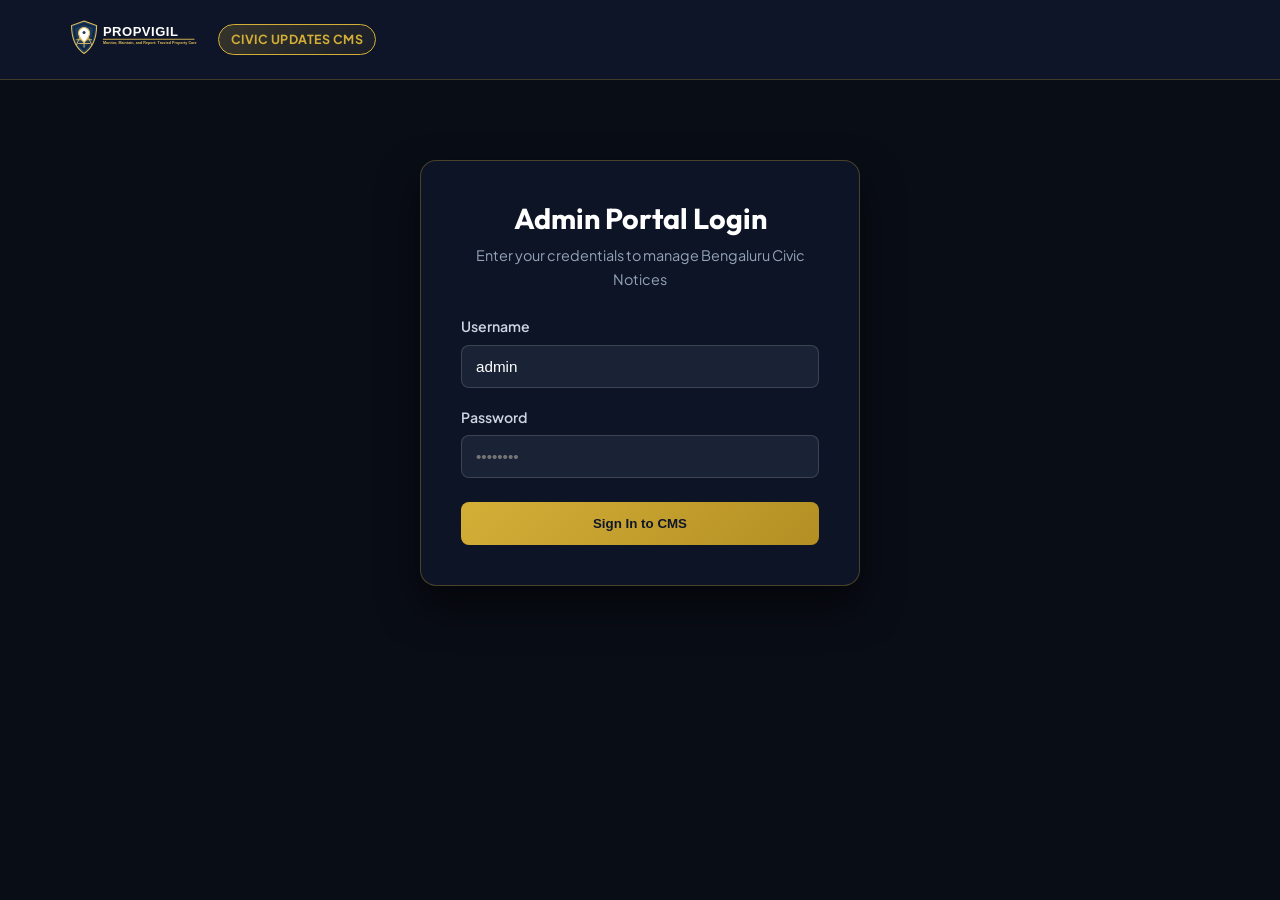
==== admin.html @ cc308695 "Initial commit" ====
<!DOCTYPE html>
<html lang="en">
<head>
  <meta charset="UTF-8">
  <meta name="viewport" content="width=device-width, initial-scale=1.0">
  <title>PropVigil Admin CMS — Civic Updates Manager</title>
  <meta name="robots" content="noindex, nofollow">

  <!-- Fonts & Styles -->
  <link rel="preconnect" href="https://fonts.googleapis.com">
  <link rel="preconnect" href="https://fonts.gstatic.com" crossorigin>
  <link href="https://fonts.googleapis.com/css2?family=Plus+Jakarta+Sans:wght@300;400;500;600;700;800&family=Outfit:wght@400;500;600;700;800&family=Space+Grotesk:wght@500;700&display=swap" rel="stylesheet">
  <link rel="stylesheet" href="css/style.css">
  
  <style>
    :root {
      --admin-navy: #0F172A;
      --admin-gold: #D4AF37;
      --admin-bg: #090D16;
      --admin-card: rgba(15, 23, 42, 0.85);
    }
    
    body.admin-body {
      background: var(--admin-bg);
      color: #E2E8F0;
      font-family: 'Plus Jakarta Sans', sans-serif;
      min-height: 100vh;
    }

    .admin-header {
      background: rgba(15, 23, 42, 0.95);
      border-bottom: 1px solid rgba(212, 175, 55, 0.25);
      backdrop-filter: blur(12px);
      padding: 16px 0;
      position: sticky;
      top: 0;
      z-index: 100;
    }

    .admin-nav {
      display: flex;
      justify-content: space-between;
      align-items: center;
    }

    .admin-badge {
      background: linear-gradient(135deg, rgba(212, 175, 55, 0.2), rgba(212, 175, 55, 0.05));
      border: 1px solid var(--admin-gold);
      color: var(--admin-gold);
      padding: 4px 12px;
      border-radius: 99px;
      font-size: 0.78rem;
      font-weight: 700;
      letter-spacing: 0.5px;
      text-transform: uppercase;
    }

    .login-container {
      max-width: 440px;
      margin: 80px auto;
      background: var(--admin-card);
      border: 1px solid rgba(212, 175, 55, 0.3);
      border-radius: 16px;
      padding: 40px;
      box-shadow: 0 20px 40px rgba(0,0,0,0.6);
      backdrop-filter: blur(16px);
    }

    .admin-card {
      background: var(--admin-card);
      border: 1px solid rgba(255, 255, 255, 0.1);
      border-radius: 16px;
      padding: 30px;
      box-shadow: 0 10px 30px rgba(0,0,0,0.4);
      margin-bottom: 30px;
      backdrop-filter: blur(12px);
    }

    .admin-table {
      width: 100%;
      border-collapse: collapse;
      margin-top: 16px;
      color: #E2E8F0;
    }

    .admin-table th {
      background: rgba(30, 41, 59, 0.8);
      color: var(--admin-gold);
      text-transform: uppercase;
      font-size: 0.8rem;
      font-weight: 700;
      letter-spacing: 0.5px;
      padding: 14px 16px;
      text-align: left;
      border-bottom: 2px solid rgba(212, 175, 55, 0.3);
    }

    .admin-table td {
      padding: 16px;
      border-bottom: 1px solid rgba(255, 255, 255, 0.08);
      font-size: 0.92rem;
      vertical-align: middle;
    }

    .admin-table tr:hover td {
      background: rgba(255, 255, 255, 0.03);
    }

    .badge-status {
      display: inline-block;
      padding: 4px 10px;
      border-radius: 99px;
      font-size: 0.75rem;
      font-weight: 700;
      text-transform: uppercase;
    }
    .badge-status.published { background: rgba(16, 185, 129, 0.2); color: #10B981; border: 1px solid #10B981; }
    .badge-status.draft { background: rgba(245, 158, 11, 0.2); color: #F59E0B; border: 1px solid #F59E0B; }

    /* Modal Overlay */
    .modal-overlay {
      position: fixed;
      top: 0; left: 0; right: 0; bottom: 0;
      background: rgba(0, 0, 0, 0.8);
      backdrop-filter: blur(8px);
      display: flex;
      justify-content: center;
      align-items: center;
      z-index: 1000;
      opacity: 0;
      pointer-events: none;
      transition: all 0.3s ease;
    }
    .modal-overlay.active {
      opacity: 1;
      pointer-events: auto;
    }
    .modal-content {
      background: #0F172A;
      border: 1px solid var(--admin-gold);
      border-radius: 16px;
      width: 90%;
      max-width: 800px;
      max-height: 90vh;
      overflow-y: auto;
      padding: 36px;
      box-shadow: 0 25px 50px rgba(0,0,0,0.8);
    }

    .btn-admin-primary {
      background: linear-gradient(135deg, #D4AF37, #B38F24);
      color: #0F172A;
      font-weight: 700;
      padding: 12px 24px;
      border-radius: 8px;
      border: none;
      cursor: pointer;
      transition: all 0.2s ease;
      display: inline-flex;
      align-items: center;
      gap: 8px;
    }
    .btn-admin-primary:hover {
      transform: translateY(-2px);
      box-shadow: 0 6px 20px rgba(212, 175, 55, 0.4);
    }

    .btn-admin-secondary {
      background: rgba(255, 255, 255, 0.1);
      color: #E2E8F0;
      border: 1px solid rgba(255, 255, 255, 0.2);
      padding: 8px 16px;
      border-radius: 6px;
      cursor: pointer;
      font-size: 0.85rem;
      transition: all 0.2s ease;
    }
    .btn-admin-secondary:hover {
      background: rgba(255, 255, 255, 0.2);
    }

    .btn-admin-danger {
      background: rgba(239, 68, 68, 0.2);
      color: #EF4444;
      border: 1px solid #EF4444;
      padding: 8px 14px;
      border-radius: 6px;
      cursor: pointer;
      font-size: 0.85rem;
    }
    .btn-admin-danger:hover {
      background: #EF4444;
      color: white;
    }

    .form-label-dark {
      color: #CBD5E1;
      font-size: 0.88rem;
      font-weight: 600;
      margin-bottom: 6px;
      display: block;
    }
    .form-input-dark {
      width: 100%;
      background: rgba(30, 41, 59, 0.8);
      border: 1px solid rgba(255, 255, 255, 0.15);
      color: white;
      padding: 12px 14px;
      border-radius: 8px;
      font-size: 0.95rem;
      outline: none;
      transition: border 0.2s ease;
    }
    .form-input-dark:focus {
      border-color: var(--admin-gold);
    }

    .switch-label {
      display: flex;
      align-items: center;
      gap: 12px;
      cursor: pointer;
      font-weight: 600;
    }
  </style>
</head>
<body class="admin-body">

  <!-- Admin Header -->
  <header class="admin-header">
    <div class="container admin-nav">
      <div style="display: flex; align-items: center; gap: 16px;">
        <a href="index.html">
          <img src="assets/logo-white.svg" alt="PropVigil Logo" style="height: 40px;">
        </a>
        <span class="admin-badge">Civic Updates CMS</span>
      </div>
      
      <div id="auth-header-controls" style="display: none; align-items: center; gap: 16px;">
        <span style="font-size: 0.9rem; color: #94A3B8;">Logged in as: <strong style="color: var(--admin-gold);" id="logged-user-name">Admin</strong></span>
        <a href="civic-updates.html" target="_blank" class="btn-admin-secondary">👁 View Live Page</a>
        <button onclick="logoutAdmin()" class="btn-admin-secondary" style="border-color: #EF4444; color: #EF4444;">Logout</button>
      </div>
    </div>
  </header>

  <!-- Login Section -->
  <div id="login-section" class="container">
    <div class="login-container">
      <div style="text-align: center; margin-bottom: 24px;">
        <h2 style="font-size: 1.8rem; color: white; margin-bottom: 8px;">Admin Portal Login</h2>
        <p style="font-size: 0.9rem; color: #94A3B8;">Enter your credentials to manage Bengaluru Civic Notices</p>
      </div>

      <form id="admin-login-form">
        <div style="margin-bottom: 18px;">
          <label class="form-label-dark">Username</label>
          <input type="text" id="admin-user" class="form-input-dark" value="admin" required>
        </div>

        <div style="margin-bottom: 24px;">
          <label class="form-label-dark">Password</label>
          <input type="password" id="admin-pass" class="form-input-dark" placeholder="••••••••" required>
        </div>

        <div id="login-error" style="color: #EF4444; font-size: 0.85rem; margin-bottom: 16px; display: none;"></div>

        <button type="submit" class="btn-admin-primary" style="width: 100%; justify-content: center; padding: 14px;">
          <span>Sign In to CMS</span>
        </button>
      </form>
    </div>
  </div>

  <!-- Dashboard Section -->
  <div id="dashboard-section" class="container" style="display: none; padding-top: 40px; padding-bottom: 60px;">
    
    <div style="display: flex; justify-content: space-between; align-items: center; margin-bottom: 24px;">
      <div>
        <h1 style="font-size: 2.2rem; color: white; margin-bottom: 6px;">Civic & Compliance Notices</h1>
        <p style="color: #94A3B8; font-size: 0.95rem;">Add, edit, publish, and manage property compliance updates for Bengaluru site owners.</p>
      </div>
      
      <button onclick="openNoticeModal()" class="btn-admin-primary">
        <svg width="20" height="20" viewBox="0 0 24 24" fill="none" stroke="currentColor" stroke-width="2.5"><line x1="12" y1="5" x2="12" y2="19"/><line x1="5" y1="12" x2="19" y2="12"/></svg>
        <span>Add New Civic Notice</span>
      </button>
    </div>

    <!-- Notices Data Table -->
    <div class="admin-card">
      <div style="display: flex; justify-content: space-between; align-items: center; margin-bottom: 20px;">
        <h3 style="font-size: 1.2rem; color: var(--admin-gold);">Manage Notices</h3>
        <input type="text" id="admin-search-input" placeholder="Search notices by title, ref..." class="form-input-dark" style="width: 280px; padding: 8px 12px; font-size: 0.85rem;">
      </div>

      <div style="overflow-x: auto;">
        <table class="admin-table">
          <thead>
            <tr>
              <th>Status</th>
              <th>Entry / Title</th>
              <th>Reference No</th>
              <th>Issued Date</th>
              <th>Original PDF</th>
              <th style="text-align: right;">Actions</th>
            </tr>
          </thead>
          <tbody id="notices-table-body">
            <!-- Loaded dynamically -->
          </tbody>
        </table>
      </div>
    </div>
  </div>

  <!-- Add / Edit Notice Modal -->
  <div id="notice-modal" class="modal-overlay">
    <div class="modal-content">
      <div style="display: flex; justify-content: space-between; align-items: center; margin-bottom: 24px; border-bottom: 1px solid rgba(255,255,255,0.1); padding-bottom: 16px;">
        <h2 id="modal-title" style="font-size: 1.5rem; color: var(--admin-gold);">Add New Civic Notice</h2>
        <button onclick="closeNoticeModal()" style="background: none; border: none; color: #94A3B8; font-size: 1.5rem; cursor: pointer;">&times;</button>
      </div>

      <form id="notice-form">
        <input type="hidden" id="form-notice-id">

        <div style="display: grid; grid-template-columns: 1fr 1fr; gap: 16px; margin-bottom: 16px;">
          <div>
            <label class="form-label-dark">Entry Label *</label>
            <input type="text" id="form-entry-label" class="form-control form-input-dark" placeholder="e.g. ENTRY 2 — GBA FENCING MANDATE" required>
          </div>
          <div>
            <label class="form-label-dark">Custom URL Slug *</label>
            <input type="text" id="form-slug" class="form-control form-input-dark" placeholder="e.g. gba-vacant-site-clearing-2026" required>
          </div>
        </div>

        <div style="margin-bottom: 16px;">
          <label class="form-label-dark">Notice Headline / Title *</label>
          <input type="text" id="form-title" class="form-control form-input-dark" placeholder="e.g. Greater Bengaluru Authority — vacant site owners directed..." required>
        </div>

        <div style="display: grid; grid-template-columns: 1fr 1fr 1fr; gap: 16px; margin-bottom: 16px;">
          <div>
            <label class="form-label-dark">Issued Date *</label>
            <input type="text" id="form-issued-date" class="form-control form-input-dark" placeholder="e.g. 10 August 2026" required>
          </div>
          <div>
            <label class="form-label-dark">Reference Number *</label>
            <input type="text" id="form-ref-number" class="form-control form-input-dark" placeholder="e.g. CC/PS/PR/240/2026-27" required>
          </div>
          <div>
            <label class="form-label-dark">Status Badge Type</label>
            <select id="form-status-type" class="form-control form-input-dark">
              <option value="danger">Danger (Red - Deadline Passed)</option>
              <option value="warning">Warning (Amber - Active Mandate)</option>
              <option value="success">Success (Green - Compliant)</option>
              <option value="info">Info (Blue - General Notice)</option>
            </select>
          </div>
        </div>

        <div style="margin-bottom: 16px;">
          <label class="form-label-dark">Status Summary Text *</label>
          <input type="text" id="form-status" class="form-control form-input-dark" placeholder="e.g. Status: deadline passed 15 August 2026" required>
        </div>

        <div style="margin-bottom: 16px;">
          <label class="form-label-dark">WHAT WAS ISSUED *</label>
          <textarea id="form-what" class="form-control form-input-dark" rows="3" placeholder="Details of what was announced..." required></textarea>
        </div>

        <div style="margin-bottom: 16px;">
          <label class="form-label-dark">THE RULE BEHIND IT *</label>
          <textarea id="form-rule" class="form-control form-input-dark" rows="2" placeholder="e.g. Bye-law 18(1)(b) of the Solid Waste Management Bye-laws 2020..." required></textarea>
        </div>

        <div style="margin-bottom: 16px;">
          <label class="form-label-dark">PENALTIES & CONSEQUENCES *</label>
          <textarea id="form-consequences" class="form-control form-input-dark" rows="3" placeholder="What happens if ignored..." required></textarea>
        </div>

        <div style="margin-bottom: 20px;">
          <label class="form-label-dark">Upload Original Notice PDF Document</label>
          <input type="file" id="form-pdf-file" accept="application/pdf" class="form-input-dark" style="padding: 8px;">
          <small style="color: #94A3B8; display: block; margin-top: 4px;">Select a PDF file to attach directly to this civic update entry.</small>
        </div>

        <div style="margin-bottom: 24px; background: rgba(30,41,59,0.5); padding: 16px; border-radius: 8px; border: 1px solid rgba(255,255,255,0.1);">
          <label class="switch-label">
            <input type="checkbox" id="form-is-published" style="width: 20px; height: 20px; accent-color: var(--admin-gold);" checked>
            <span>Publish immediately (visible to website visitors)</span>
          </label>
        </div>

        <div style="display: flex; justify-content: flex-end; gap: 12px;">
          <button type="button" onclick="closeNoticeModal()" class="btn-admin-secondary">Cancel</button>
          <button type="submit" class="btn-admin-primary">Save Civic Notice</button>
        </div>
      </form>
    </div>
  </div>

  <script style="display: none;">
    // Admin State & Logic
    let currentAuthToken = localStorage.getItem('propvigil_admin_token') || '';
    let noticesList = [];

    function getApiUrl(path) {
      if (window.location.protocol === 'file:' || window.location.port !== '3000') {
        return 'http://localhost:3000' + path;
      }
      return path;
    }

    document.addEventListener('DOMContentLoaded', () => {
      if (currentAuthToken) {
        verifyAdminSession();
      } else {
        showLoginView();
      }

      document.getElementById('admin-login-form').addEventListener('submit', handleLogin);
      document.getElementById('notice-form').addEventListener('submit', handleSaveNotice);
      document.getElementById('admin-search-input').addEventListener('input', filterAdminNotices);

      // Auto-slug generator
      document.getElementById('form-title').addEventListener('input', (e) => {
        const slugInput = document.getElementById('form-slug');
        if (!document.getElementById('form-notice-id').value) {
          slugInput.value = e.target.value.toLowerCase().replace(/[^a-z0-9]+/g, '-').replace(/(^-|-$)+/g, '');
        }
      });
    });

    function showLoginView() {
      document.getElementById('login-section').style.display = 'block';
      document.getElementById('dashboard-section').style.display = 'none';
      document.getElementById('auth-header-controls').style.display = 'none';
    }

    function showDashboardView(username) {
      document.getElementById('login-section').style.display = 'none';
      document.getElementById('dashboard-section').style.display = 'block';
      document.getElementById('auth-header-controls').style.display = 'flex';
      if (username) document.getElementById('logged-user-name').textContent = username;
      fetchAdminNotices();
    }

    async function handleLogin(e) {
      e.preventDefault();
      const user = document.getElementById('admin-user').value;
      const pass = document.getElementById('admin-pass').value;
      const errDiv = document.getElementById('login-error');

      try {
        const res = await fetch(getApiUrl('/api/admin/login'), {
          method: 'POST',
          headers: { 'Content-Type': 'application/json' },
          body: JSON.stringify({ username: user, password: pass })
        });
        const data = await res.json();

        if (data.success) {
          currentAuthToken = data.token;
          localStorage.setItem('propvigil_admin_token', currentAuthToken);
          showDashboardView(user);
        } else {
          errDiv.textContent = data.message || 'Login failed';
          errDiv.style.display = 'block';
        }
      } catch (err) {
        errDiv.textContent = 'Server error. Make sure server.ps1 is running on port 3000.';
        errDiv.style.display = 'block';
      }
    }

    async function verifyAdminSession() {
      try {
        const res = await fetch(getApiUrl('/api/admin/me'), {
          headers: { 'Authorization': `Bearer ${currentAuthToken}` }
        });
        const data = await res.json();
        if (data.success) {
          showDashboardView(data.user.username);
        } else {
          logoutAdmin();
        }
      } catch (err) {
        showDashboardView('Admin');
      }
    }

    function logoutAdmin() {
      localStorage.removeItem('propvigil_admin_token');
      currentAuthToken = '';
      showLoginView();
    }

    async function fetchAdminNotices() {
      try {
        const res = await fetch(getApiUrl('/api/admin/civic-updates'), {
          headers: { 'Authorization': `Bearer ${currentAuthToken}` }
        });
        const data = await res.json();
        if (data.success) {
          noticesList = data.notices;
          renderAdminTable(noticesList);
        }
      } catch (err) {
        console.error('Failed to load admin notices', err);
      }
    }

    function renderAdminTable(notices) {
      const tbody = document.getElementById('notices-table-body');
      if (!notices || notices.length === 0) {
        tbody.innerHTML = `<tr><td colspan="6" style="text-align: center; color: #94A3B8;">No notices found. Click "Add New Civic Notice" above to create one.</td></tr>`;
        return;
      }

      tbody.innerHTML = notices.map(item => `
        <tr>
          <td>
            <span class="badge-status ${item.is_published ? 'published' : 'draft'}">
              ${item.is_published ? 'Published' : 'Draft'}
            </span>
          </td>
          <td>
            <strong style="color: white; display: block; margin-bottom: 2px;">${item.title}</strong>
            <span style="font-size: 0.78rem; color: var(--admin-gold);">${item.entry_label || ''} · slug: ${item.slug}</span>
          </td>
          <td>${item.ref_number || 'N/A'}</td>
          <td>${item.issued_date || 'N/A'}</td>
          <td>
            <a href="${item.pdf_url}" target="_blank" class="btn-admin-secondary" style="padding: 4px 10px; font-size: 0.75rem;">
              📄 ${item.pdf_filename || 'PDF'}
            </a>
          </td>
          <td style="text-align: right; white-space: nowrap;">
            <button onclick="togglePublish('${item.id}', ${!item.is_published})" class="btn-admin-secondary" style="margin-right: 6px;">
              ${item.is_published ? 'Unpublish' : 'Publish'}
            </button>
            <button onclick="openNoticeModal('${item.id}')" class="btn-admin-secondary" style="margin-right: 6px; border-color: var(--admin-gold); color: var(--admin-gold);">
              Edit
            </button>
            <button onclick="deleteNotice('${item.id}')" class="btn-admin-danger">
              Delete
            </button>
          </td>
        </tr>
      `).join('');
    }

    function filterAdminNotices() {
      const q = document.getElementById('admin-search-input').value.toLowerCase();
      const filtered = noticesList.filter(n => 
        n.title.toLowerCase().includes(q) || 
        (n.ref_number && n.ref_number.toLowerCase().includes(q))
      );
      renderAdminTable(filtered);
    }

    function openNoticeModal(id = null) {
      const modal = document.getElementById('notice-modal');
      const form = document.getElementById('notice-form');
      form.reset();

      if (id) {
        document.getElementById('modal-title').textContent = 'Edit Civic Notice';
        const notice = noticesList.find(n => n.id === id);
        if (notice) {
          document.getElementById('form-notice-id').value = notice.id;
          document.getElementById('form-entry-label').value = notice.entry_label || '';
          document.getElementById('form-slug').value = notice.slug || '';
          document.getElementById('form-title').value = notice.title || '';
          document.getElementById('form-issued-date').value = notice.issued_date || '';
          document.getElementById('form-ref-number').value = notice.ref_number || '';
          document.getElementById('form-status-type').value = notice.status_type || 'warning';
          document.getElementById('form-status').value = notice.status || '';
          document.getElementById('form-what').value = notice.what_was_issued || '';
          document.getElementById('form-rule').value = notice.rule_behind_it || '';
          document.getElementById('form-consequences').value = notice.consequences || '';
          document.getElementById('form-is-published').checked = !!notice.is_published;
        }
      } else {
        document.getElementById('modal-title').textContent = 'Add New Civic Notice';
        document.getElementById('form-notice-id').value = '';
        document.getElementById('form-is-published').checked = true;
      }

      modal.classList.add('active');
    }

    function closeNoticeModal() {
      document.getElementById('notice-modal').classList.remove('active');
    }

    async function handleSaveNotice(e) {
      e.preventDefault();
      const id = document.getElementById('form-notice-id').value;
      const fileInput = document.getElementById('form-pdf-file');

      let pdfData = null;
      let pdfName = null;

      if (fileInput.files.length > 0) {
        const file = fileInput.files[0];
        pdfName = file.name;
        pdfData = await new Promise((resolve) => {
          const reader = new FileReader();
          reader.onload = () => resolve(reader.result.split(',')[1]);
          reader.readAsDataURL(file);
        });
      }

      const payload = {
        id: id || undefined,
        entry_label: document.getElementById('form-entry-label').value,
        slug: document.getElementById('form-slug').value,
        title: document.getElementById('form-title').value,
        issued_date: document.getElementById('form-issued-date').value,
        ref_number: document.getElementById('form-ref-number').value,
        status_type: document.getElementById('form-status-type').value,
        status: document.getElementById('form-status').value,
        what_was_issued: document.getElementById('form-what').value,
        rule_behind_it: document.getElementById('form-rule').value,
        consequences: document.getElementById('form-consequences').value,
        is_published: document.getElementById('form-is-published').checked,
        pdf_data: pdfData,
        pdf_name: pdfName
      };

      const url = getApiUrl('/api/admin/civic-updates');
      const method = id ? 'PUT' : 'POST';

      try {
        const res = await fetch(url, {
          method: method,
          headers: { 
            'Content-Type': 'application/json',
            'Authorization': `Bearer ${currentAuthToken}`
          },
          body: JSON.stringify(payload)
        });
        const data = await res.json();
        if (data.success) {
          closeNoticeModal();
          fetchAdminNotices();
        } else {
          alert(data.message || 'Error saving notice');
        }
      } catch (err) {
        alert('Server error saving notice');
      }
    }

    async function togglePublish(id, isPublished) {
      try {
        const res = await fetch(getApiUrl('/api/admin/civic-updates/publish'), {
          method: 'PATCH',
          headers: {
            'Content-Type': 'application/json',
            'Authorization': `Bearer ${currentAuthToken}`
          },
          body: JSON.stringify({ id, is_published: isPublished })
        });
        const data = await res.json();
        if (data.success) fetchAdminNotices();
      } catch (err) {
        console.error('Error toggling publish', err);
      }
    }

    async function deleteNotice(id) {
      if (!confirm('Are you sure you want to delete this civic update notice?')) return;
      try {
        const res = await fetch(getApiUrl('/api/admin/civic-updates'), {
          method: 'DELETE',
          headers: {
            'Content-Type': 'application/json',
            'Authorization': `Bearer ${currentAuthToken}`
          },
          body: JSON.stringify({ id })
        });
        const data = await res.json();
        if (data.success) fetchAdminNotices();
      } catch (err) {
        console.error('Error deleting notice', err);
      }
    }
  </script>
</body>
</html>
---- css/style.css ----
/* ==========================================================================
   PropVigil - Warm Cream Studio Design System (#FFF8F0)
   Palette:
   - Background Canvas: Warm Cream (#FFF8F0)
   - Cards & Containers: Crisp Pure White (#FFFFFF)
   - Primary Headings & Navy Accents: Deep Brand Navy (#1B3A5F)
   - Metallic Highlights & Badges: Brand Gold (#C9A227)
   - Text Body: Dark Slate (#1E293B) - 100% Contrast & Crystal Clear Readability
   ========================================================================== */

@import url('https://fonts.googleapis.com/css2?family=Plus+Jakarta+Sans:wght@300;400;500;600;700;800&family=Outfit:wght@400;500;600;700;800&family=Space+Grotesk:wght@500;700&display=swap');

:root {
  /* Warm Cream Core Palette */
  --bg-dark: #FFF8F0;
  --bg-light: #FFF8F0;
  --bg-navy: #1B3A5F;
  --navy-dark: #0F233B;
  --navy-light: #254E7E;

  --bg-card: #FFFFFF;
  --bg-card-hover: #FFFFFF;
  --bg-input: #FFFFFF;

  --brand-navy: #1B3A5F;
  --brand-gold: #C9A227;
  --gold-bright: #D4AF37;
  --gold-hover: #B8921E;
  --gold-light: #FFFBEB;
  --gold-border: rgba(201, 162, 39, 0.4);
  --gold-gradient: linear-gradient(135deg, #E5C158 0%, #C9A227 50%, #A07F1A 100%);

  /* High Contrast Typography Colors */
  --text-primary: #0F172A;
  --text-heading: #1B3A5F;
  --text-body: #1E293B;
  --text-muted: #64748B;
  --text-white: #FFFFFF;

  /* Borders & Shadows */
  --border-light: #E2E8F0;
  --border-gold: rgba(201, 162, 39, 0.4);

  --shadow-dock: 0 12px 35px rgba(27, 58, 95, 0.1), 0 0 20px rgba(201, 162, 39, 0.1);
  --shadow-sm: 0 4px 14px rgba(27, 58, 95, 0.05);
  --shadow-md: 0 12px 32px rgba(27, 58, 95, 0.08);
  --shadow-lg: 0 24px 50px rgba(27, 58, 95, 0.12);
  --shadow-gold-glow: 0 0 25px rgba(201, 162, 39, 0.25);

  /* Radii & Transitions */
  --radius-sm: 10px;
  --radius-md: 16px;
  --radius-lg: 28px;
  --radius-pill: 9999px;

  --transition: all 0.35s cubic-bezier(0.16, 1, 0.3, 1);
  --transition-bounce: all 0.5s cubic-bezier(0.34, 1.56, 0.64, 1);
}

/* Global Reset */
*, *::before, *::after {
  margin: 0;
  padding: 0;
  box-sizing: border-box;
}

html {
  scroll-behavior: smooth;
  font-size: 16px;
}

/* Studio Off-White Canvas */
body, .hero-section, .section-padding, .report-section {
  font-family: 'Plus Jakarta Sans', -apple-system, sans-serif;
  color: var(--text-body);
  background-color: var(--bg-dark);
  line-height: 1.65;
  overflow-x: hidden;
}

/* Typography Headings */
h1, h2, h3, h4, h5, h6 {
  font-family: 'Outfit', sans-serif;
  color: var(--text-heading);
  font-weight: 700;
  line-height: 1.2;
}

a {
  color: var(--brand-navy);
  text-decoration: none;
  transition: var(--transition);
}

a:hover {
  color: var(--brand-gold);
}

/* Text Gradient Utilities */
.text-gradient-gold {
  background: var(--gold-gradient);
  -webkit-background-clip: text;
  -webkit-text-fill-color: transparent;
  display: inline-block;
}

/* Container & Layout */
.container {
  max-width: 1200px;
  margin: 0 auto;
  padding: 0 24px;
}

.section-padding {
  padding: 105px 0;
  position: relative;
  background-color: var(--bg-dark);
}

.section-header {
  text-align: center;
  max-width: 780px;
  margin: 0 auto 56px auto;
}

.section-title {
  font-size: 2.75rem;
  color: var(--text-heading);
  margin-bottom: 16px;
  letter-spacing: -0.03em;
}

.section-intro {
  font-size: 1.15rem;
  color: var(--text-muted);
}

/* Badge Chips */
.badge-chip {
  display: inline-flex;
  align-items: center;
  gap: 8px;
  padding: 6px 20px;
  background: var(--gold-light);
  border: 1px solid var(--border-gold);
  border-radius: var(--radius-pill);
  font-size: 0.8rem;
  font-weight: 700;
  text-transform: uppercase;
  letter-spacing: 0.08em;
  color: var(--brand-gold);
  margin-bottom: 18px;
  box-shadow: 0 4px 15px rgba(201, 162, 39, 0.12);
}

/* ==========================================================================
   FLOATING ISLAND DOCK HEADER (CLEAN NAVY & GOLD EDITION)
   ========================================================================== */
.site-header {
  position: fixed;
  top: 20px;
  left: 50%;
  transform: translateX(-50%);
  width: min(1160px, 94%);
  height: 72px;
  z-index: 10000;
  background: rgba(255, 255, 255, 0.96);
  backdrop-filter: blur(24px) saturate(180%);
  -webkit-backdrop-filter: blur(24px) saturate(180%);
  border: 1.5px solid var(--border-gold);
  border-top: 3px solid var(--brand-gold);
  border-radius: var(--radius-pill);
  box-shadow: var(--shadow-dock);
  transition: var(--transition);
}

.header-inner {
  display: flex;
  align-items: center;
  justify-content: space-between;
  height: 100%;
  padding: 0 28px;
}

/* Brand Logo */
.brand-logo {
  display: flex;
  align-items: center;
  gap: 12px;
  transition: var(--transition);
}

.brand-logo:hover {
  transform: scale(1.02);
}

.brand-logo img {
  height: 48px;
  width: auto;
  display: block;
}

/* Nav Menu */
.nav-menu {
  display: flex;
  align-items: center;
  gap: 8px;
  list-style: none;
  background: transparent;
  padding: 5px 0;
  border-radius: var(--radius-pill);
  border: none;
}

.nav-link {
  font-size: 0.9rem;
  font-weight: 600;
  color: var(--brand-navy);
  padding: 8px 18px;
  border-radius: var(--radius-pill);
  transition: var(--transition);
  white-space: nowrap;
}

.nav-link:hover, .nav-link.active {
  color: var(--brand-navy);
  background: var(--gold-light);
  border: 1px solid var(--border-gold);
  box-shadow: 0 4px 12px rgba(201, 162, 39, 0.15);
}

.mobile-nav-toggle {
  display: none;
  background: transparent;
  border: none;
  color: var(--brand-navy);
  font-size: 1.6rem;
  cursor: pointer;
}

/* Buttons System */
.btn {
  display: inline-flex;
  align-items: center;
  justify-content: center;
  gap: 10px;
  padding: 16px 34px;
  border-radius: var(--radius-pill);
  font-weight: 700;
  font-size: 0.98rem;
  cursor: pointer;
  border: none;
  transition: var(--transition-bounce);
  text-align: center;
}

.btn-whatsapp {
  background: #25D366;
  color: #FFFFFF;
  box-shadow: 0 6px 22px rgba(37, 211, 102, 0.35);
}

.btn-whatsapp:hover {
  background: #1DA851;
  color: #FFFFFF;
  transform: translateY(-4px) scale(1.02);
  box-shadow: 0 14px 32px rgba(37, 211, 102, 0.5);
}

.btn-gold {
  background: var(--gold-gradient);
  color: #FFFFFF;
  box-shadow: 0 6px 22px rgba(201, 162, 39, 0.35);
}

.btn-gold:hover {
  background: var(--gold-hover);
  color: #FFFFFF;
  transform: translateY(-4px) scale(1.02);
  box-shadow: 0 14px 32px rgba(201, 162, 39, 0.5);
}

.btn-navy {
  background: var(--brand-navy);
  color: #FFFFFF;
  box-shadow: var(--shadow-md);
}

.btn-navy:hover {
  background: var(--navy-dark);
  color: #FFFFFF;
  transform: translateY(-4px) scale(1.02);
}

/* Hero Section */
.hero-section {
  padding: 115px 0 70px 0;
  background-color: var(--bg-dark);
  border-bottom: 1px solid var(--border-light);
}

.hero-grid {
  display: grid;
  grid-template-columns: 1.15fr 0.85fr;
  gap: 60px;
  align-items: center;
}

.hero-title {
  font-size: 3.5rem;
  color: var(--text-heading);
  line-height: 1.12;
  margin-bottom: 24px;
  letter-spacing: -0.03em;
}

.hero-subheading {
  font-size: 1.2rem;
  color: var(--text-body);
  margin-bottom: 36px;
  line-height: 1.7;
}

.hero-buttons {
  display: flex;
  align-items: center;
  gap: 16px;
  margin-bottom: 40px;
  flex-wrap: wrap;
}

.trust-strip {
  display: flex;
  align-items: center;
  gap: 16px;
  padding-top: 24px;
  border-top: 1px solid var(--border-light);
  font-size: 0.92rem;
  color: var(--text-muted);
}

.trust-chip {
  display: inline-flex;
  align-items: center;
  gap: 6px;
  color: var(--brand-navy);
  font-weight: 600;
}

.trust-chip svg {
  color: var(--brand-gold);
}

/* Hero Image Card */
.hero-image-card {
  background: var(--bg-card);
  border: 1.5px solid var(--border-gold);
  border-radius: var(--radius-lg);
  padding: 16px;
  box-shadow: var(--shadow-lg);
  position: relative;
  transition: var(--transition-bounce);
}

.hero-image-card:hover {
  transform: translateY(-8px) scale(1.015);
  box-shadow: var(--shadow-lg), var(--shadow-gold-glow);
}

.hero-image-wrap {
  position: relative;
  border-radius: var(--radius-md);
  overflow: hidden;
}

.hero-image-card img {
  width: 100%;
  height: 420px;
  object-fit: cover;
  display: block;
  border-radius: var(--radius-md);
  transition: var(--transition);
}

/* Floating Glass Overlay Badges */
.floating-overlay-badge {
  position: absolute;
  top: 28px;
  left: 28px;
  background: rgba(27, 58, 95, 0.92);
  backdrop-filter: blur(16px);
  border: 1px solid var(--border-gold);
  padding: 10px 18px;
  border-radius: var(--radius-pill);
  color: #FFFFFF;
  font-size: 0.82rem;
  font-weight: 700;
  display: flex;
  align-items: center;
  gap: 8px;
  box-shadow: var(--shadow-md);
  z-index: 10;
}

.floating-geotag-badge {
  position: absolute;
  bottom: 28px;
  right: 28px;
  background: rgba(255, 255, 255, 0.95);
  backdrop-filter: blur(16px);
  border: 1.5px solid var(--border-gold);
  padding: 10px 18px;
  border-radius: var(--radius-md);
  color: var(--brand-navy);
  font-size: 0.82rem;
  font-weight: 700;
  box-shadow: var(--shadow-md);
  z-index: 10;
  display: flex;
  align-items: center;
  gap: 8px;
}

/* Live Pulse Green Dot */
@keyframes pulseDot {
  0% { transform: scale(0.95); box-shadow: 0 0 0 0 rgba(37, 211, 102, 0.7); }
  70% { transform: scale(1); box-shadow: 0 0 0 10px rgba(37, 211, 102, 0); }
  100% { transform: scale(0.95); box-shadow: 0 0 0 0 rgba(37, 211, 102, 0); }
}

.live-dot {
  width: 10px;
  height: 10px;
  background-color: #25D366;
  border-radius: 50%;
  display: inline-block;
  animation: pulseDot 2s infinite;
}

/* Stats Counter Strip */
.stats-counter-strip {
  display: grid;
  grid-template-columns: repeat(4, 1fr);
  gap: 24px;
  margin-top: 64px;
  background: var(--bg-card);
  border: 1px solid var(--border-light);
  border-radius: var(--radius-lg);
  padding: 36px;
  box-shadow: var(--shadow-md);
}

.stat-box {
  text-align: center;
  padding: 12px;
  border-radius: var(--radius-md);
  transition: var(--transition);
}

.stat-box:hover {
  background: var(--gold-light);
  transform: translateY(-4px);
}

.stat-number {
  font-size: 2.6rem;
  font-weight: 800;
  color: var(--brand-navy);
  font-family: 'Space Grotesk', 'Outfit', sans-serif;
  line-height: 1.1;
  margin-bottom: 6px;
}

.stat-label {
  font-size: 0.88rem;
  color: var(--text-muted);
  font-weight: 500;
}

/* ==========================================================================
   SECTION 2: EXPANDABLE ACCORDION BLOCKS ("What do you own?")
   ========================================================================== */
.accordion-wrapper {
  display: flex;
  flex-direction: column;
  gap: 22px;
  max-width: 1020px;
  margin: 0 auto;
}

.accordion-item {
  background: var(--bg-card);
  border: 1.5px solid var(--border-light);
  border-radius: var(--radius-md);
  overflow: hidden;
  box-shadow: var(--shadow-sm);
  transition: var(--transition-bounce);
  position: relative;
}

.accordion-item::before {
  content: '';
  position: absolute;
  left: 0;
  top: 0;
  bottom: 0;
  width: 5px;
  background: var(--brand-gold);
  opacity: 0;
  transition: var(--transition);
}

.accordion-item:hover {
  border-color: var(--border-gold);
  box-shadow: var(--shadow-md);
  transform: translateY(-4px);
}

.accordion-item.active {
  border-color: var(--brand-gold);
  box-shadow: var(--shadow-md), var(--shadow-gold-glow);
  transform: translateY(-4px);
}

.accordion-item.active::before {
  opacity: 1;
}

.accordion-header {
  padding: 26px 32px;
  background: var(--bg-card);
  display: flex;
  align-items: center;
  justify-content: space-between;
  cursor: pointer;
  user-select: none;
}

.accordion-header h3 {
  font-size: 1.38rem;
  color: var(--brand-navy);
  display: flex;
  align-items: center;
  gap: 12px;
}

.accordion-icon {
  width: 34px;
  height: 34px;
  border-radius: 50%;
  background: var(--bg-dark);
  border: 1px solid var(--border-light);
  display: flex;
  align-items: center;
  justify-content: center;
  color: var(--brand-navy);
  font-size: 0.95rem;
  font-weight: bold;
  transition: var(--transition);
}

.accordion-item.active .accordion-icon {
  transform: rotate(180deg);
  background: var(--brand-gold);
  color: #FFFFFF;
  border-color: var(--brand-gold);
  box-shadow: 0 4px 12px rgba(201, 162, 39, 0.3);
}

.accordion-content {
  display: none;
  padding: 32px;
  border-top: 1.5px solid var(--border-light);
  background: var(--bg-dark);
  animation: slideAccordion 0.4s cubic-bezier(0.16, 1, 0.3, 1) forwards;
}

@keyframes slideAccordion {
  from { opacity: 0; transform: translateY(-12px); }
  to { opacity: 1; transform: translateY(0); }
}

.accordion-item.active .accordion-content {
  display: block;
}

.acc-block-title {
  font-size: 0.84rem;
  font-weight: 800;
  text-transform: uppercase;
  letter-spacing: 0.08em;
  color: var(--brand-gold);
  margin: 22px 0 10px 0;
  display: flex;
  align-items: center;
  gap: 8px;
}

.acc-block-title:first-child {
  margin-top: 0;
}

.acc-list {
  padding-left: 22px;
  margin-bottom: 18px;
}

.acc-list li {
  margin-bottom: 8px;
  color: var(--text-body);
  font-size: 0.98rem;
}

/* Section 3: Four Steps */
.steps-grid {
  display: grid;
  grid-template-columns: repeat(4, 1fr);
  gap: 24px;
}

.step-card {
  background: var(--bg-card);
  border: 1px solid var(--border-light);
  border-radius: var(--radius-md);
  padding: 34px 26px;
  box-shadow: var(--shadow-sm);
  transition: var(--transition-bounce);
}

.step-card:hover {
  transform: translateY(-6px);
  border-color: var(--brand-gold);
  box-shadow: var(--shadow-md);
}

.step-number {
  font-size: 2.3rem;
  font-weight: 800;
  color: var(--brand-gold);
  font-family: 'Space Grotesk', 'Outfit', sans-serif;
  margin-bottom: 14px;
  width: 50px;
  height: 50px;
  background: var(--gold-light);
  border: 1px solid var(--border-gold);
  border-radius: 50%;
  display: flex;
  align-items: center;
  justify-content: center;
  box-shadow: 0 4px 12px rgba(201, 162, 39, 0.15);
  transition: var(--transition);
}

.step-card:hover .step-number {
  background: var(--brand-gold);
  color: #FFFFFF;
  transform: scale(1.1);
}

.step-card h3 {
  font-size: 1.25rem;
  margin-bottom: 10px;
  color: var(--brand-navy);
}

.step-card p {
  font-size: 0.94rem;
  color: var(--text-body);
}

/* Section 4: Report Showcase */
.report-section {
  background-color: var(--bg-dark);
  border-top: 1px solid var(--border-light);
  border-bottom: 1px solid var(--border-light);
}

.report-grid {
  display: grid;
  grid-template-columns: 1fr 1fr;
  gap: 26px;
  margin: 40px 0;
}

.report-feature-card {
  background: var(--bg-card);
  border: 1px solid var(--border-light);
  border-radius: var(--radius-md);
  padding: 30px;
  box-shadow: var(--shadow-sm);
  transition: var(--transition-bounce);
}

.report-feature-card:hover {
  border-color: var(--brand-gold);
  transform: translateY(-4px);
}

.report-feature-card h4 {
  font-size: 1.18rem;
  color: var(--brand-navy);
  margin-bottom: 10px;
}

/* Section 5: Elevated Power of Attorney Trust Card */
.poa-band {
  padding: 60px 0;
  background: var(--bg-dark);
}

.poa-trust-card {
  background: linear-gradient(135deg, #1B3A5F 0%, #0F233B 100%);
  color: #FFFFFF;
  border-radius: var(--radius-lg);
  padding: 50px 48px;
  border: 1.5px solid var(--border-gold);
  border-top: 4px solid var(--brand-gold);
  box-shadow: var(--shadow-lg), var(--shadow-gold-glow);
  position: relative;
  overflow: hidden;
}

.poa-badge {
  display: inline-flex;
  align-items: center;
  gap: 8px;
  background: rgba(201, 162, 39, 0.15);
  color: var(--brand-gold);
  border: 1px solid var(--border-gold);
  padding: 6px 16px;
  border-radius: var(--radius-pill);
  font-size: 0.82rem;
  font-weight: 700;
  letter-spacing: 0.05em;
  text-transform: uppercase;
  margin-bottom: 20px;
}

.poa-trust-card h2 {
  color: #FFFFFF;
  font-size: 2.3rem;
  margin-bottom: 20px;
  font-family: 'Outfit', sans-serif;
}

.poa-trust-card p {
  font-size: 1.05rem;
  line-height: 1.8;
  max-width: 900px;
  margin-bottom: 16px;
  color: #E2E8F0;
}

.poa-highlight {
  font-weight: 700;
  color: var(--brand-gold) !important;
  font-size: 1.18rem;
  margin-top: 24px;
  padding-top: 16px;
  border-top: 1px solid rgba(255, 255, 255, 0.12);
}

/* Data Tables */
.data-table-wrapper {
  overflow-x: auto;
  margin: 32px 0;
  border-radius: var(--radius-sm);
  border: 1px solid var(--border-light);
}

table.plain-data-table {
  width: 100%;
  border-collapse: collapse;
  background: var(--bg-card);
}

table.plain-data-table th {
  background: var(--brand-navy);
  color: #FFFFFF;
  text-align: left;
  padding: 18px 22px;
  font-size: 0.95rem;
  font-family: 'Outfit', sans-serif;
}

table.plain-data-table td {
  padding: 18px 22px;
  border-bottom: 1px solid var(--border-light);
  font-size: 0.95rem;
  color: var(--text-body);
}

table.plain-data-table tr:last-child td {
  border-bottom: none;
}

table.plain-data-table tr:nth-child(even) {
  background: var(--bg-dark);
}

/* Founder Card */
.who-we-are-grid {
  display: grid;
  grid-template-columns: 1.2fr 0.8fr;
  gap: 50px;
  align-items: start;
}

.founder-card {
  background: var(--bg-card);
  border: 1px solid var(--border-light);
  border-radius: var(--radius-md);
  padding: 30px;
  box-shadow: var(--shadow-sm);
  transition: var(--transition-bounce);
}

.founder-card:hover {
  transform: translateY(-4px);
}

.founder-photo-img {
  width: 100%;
  height: 280px;
  object-fit: cover;
  border-radius: var(--radius-sm);
  border: 2px solid var(--border-gold);
  margin-bottom: 20px;
  box-shadow: var(--shadow-sm);
}

.founder-photo-placeholder {
  width: 100%;
  height: 280px;
  background: var(--bg-dark);
  border: 2px dashed var(--border-light);
  border-radius: var(--radius-sm);
  display: flex;
  flex-direction: column;
  align-items: center;
  justify-content: center;
  color: var(--text-muted);
  margin-bottom: 20px;
}

/* Image Showcase & Visual Enhancements */
.before-after-container {
  margin-top: 40px;
  margin-bottom: 40px;
  background: var(--bg-card);
  border: 1px solid var(--border-gold);
  border-radius: var(--radius-md);
  padding: 32px;
  box-shadow: var(--shadow-md);
}

.before-after-grid {
  display: grid;
  grid-template-columns: 1fr 1fr;
  gap: 24px;
  margin-top: 20px;
}

.ba-card {
  position: relative;
  border-radius: var(--radius-sm);
  overflow: hidden;
  border: 1.5px solid var(--border-light);
  box-shadow: var(--shadow-sm);
}

.ba-card img {
  width: 100%;
  height: 240px;
  object-fit: cover;
  display: block;
  transition: var(--transition);
}

.ba-card:hover img {
  transform: scale(1.03);
}

.ba-badge {
  position: absolute;
  top: 14px;
  left: 14px;
  padding: 6px 14px;
  border-radius: var(--radius-pill);
  font-size: 0.8rem;
  font-weight: 700;
  letter-spacing: 0.05em;
  text-transform: uppercase;
}

.ba-badge.before {
  background: rgba(239, 68, 68, 0.9);
  color: #FFFFFF;
}

.ba-badge.after {
  background: rgba(16, 185, 129, 0.9);
  color: #FFFFFF;
}

.ba-caption {
  padding: 12px 16px;
  background: var(--bg-card);
  font-size: 0.88rem;
  color: var(--text-heading);
  font-weight: 600;
  border-top: 1px solid var(--border-light);
}

.report-visual-preview {
  margin-top: 36px;
  background: var(--bg-card);
  border: 1.5px solid var(--border-gold);
  border-radius: var(--radius-md);
  padding: 24px;
  box-shadow: var(--shadow-md);
}

.report-visual-grid {
  display: grid;
  grid-template-columns: 1.3fr 0.7fr;
  gap: 24px;
  align-items: center;
}

.report-sample-img {
  width: 100%;
  height: 280px;
  object-fit: cover;
  border-radius: var(--radius-sm);
  border: 1px solid var(--border-light);
}

@media (max-width: 768px) {
  .before-after-grid { grid-template-columns: 1fr; }
  .report-visual-grid { grid-template-columns: 1fr; }
}

/* FAQ Accordion */
.faq-grid {
  display: flex;
  flex-direction: column;
  gap: 16px;
  max-width: 900px;
  margin: 0 auto;
}

.faq-item {
  background: var(--bg-card);
  border: 1px solid var(--border-light);
  border-radius: var(--radius-md);
  padding: 24px 30px;
  cursor: pointer;
  transition: var(--transition-bounce);
}

.faq-item:hover {
  border-color: var(--brand-gold);
  transform: translateY(-3px);
}

.faq-item h4 {
  font-size: 1.15rem;
  color: var(--brand-navy);
  display: flex;
  align-items: center;
  justify-content: space-between;
}

.faq-answer {
  display: none;
  padding-top: 14px;
  margin-top: 14px;
  border-top: 1px solid var(--border-light);
  color: var(--text-body);
  font-size: 0.96rem;
  line-height: 1.7;
}

.faq-item.active .faq-answer {
  display: block;
}

/* Form Styling */
.form-card {
  background: var(--bg-card);
  border: 1px solid var(--border-light);
  border-radius: var(--radius-lg);
  padding: 40px;
  box-shadow: var(--shadow-md);
}

.form-group {
  margin-bottom: 20px;
}

.form-group label {
  display: block;
  font-weight: 600;
  font-size: 0.92rem;
  color: var(--brand-navy);
  margin-bottom: 8px;
}

.form-control {
  width: 100%;
  padding: 14px 18px;
  background: var(--bg-input);
  border: 1px solid var(--border-light);
  border-radius: var(--radius-sm);
  font-size: 0.98rem;
  font-family: inherit;
  color: var(--text-body);
  transition: var(--transition);
}

.form-control:focus {
  border-color: var(--brand-gold);
  outline: none;
  box-shadow: 0 0 0 3px rgba(201, 162, 39, 0.15);
}

/* Floating WhatsApp FAB */
.floating-whatsapp-fab {
  position: fixed;
  bottom: 28px;
  right: 28px;
  width: 60px;
  height: 60px;
  background: #25D366;
  border-radius: 50%;
  display: flex;
  align-items: center;
  justify-content: center;
  color: #FFFFFF;
  box-shadow: 0 8px 30px rgba(37, 211, 102, 0.45);
  z-index: 9999;
  transition: var(--transition-bounce);
  cursor: pointer;
}

.floating-whatsapp-fab:hover {
  transform: scale(1.12);
  background: #1DA851;
}

/* Scroll Reveal */
.reveal-on-scroll {
  opacity: 0;
  transform: translateY(28px);
  transition: opacity 0.75s ease-out, transform 0.75s ease-out;
}

.reveal-on-scroll.revealed {
  opacity: 1;
  transform: translateY(0);
}

/* Footer */
.site-footer {
  background: var(--navy-dark);
  color: #FFFFFF;
  padding: 70px 0 36px 0;
  border-top: 3px solid var(--brand-gold);
}

.footer-grid {
  display: grid;
  grid-template-columns: 2fr 1fr 1fr 1.5fr;
  gap: 48px;
  margin-bottom: 48px;
}

.footer-brand p {
  color: #94A3B8;
  font-size: 0.92rem;
  margin-top: 14px;
}

.footer-col h4 {
  color: #FFFFFF;
  font-size: 1.05rem;
  margin-bottom: 18px;
}

.footer-links {
  list-style: none;
  display: flex;
  flex-direction: column;
  gap: 10px;
}

.footer-links a {
  color: #94A3B8;
  font-size: 0.9rem;
}

.footer-links a:hover {
  color: var(--brand-gold);
}

.footer-bottom {
  border-top: 1px solid rgba(255, 255, 255, 0.1);
  padding-top: 24px;
  display: flex;
  justify-content: space-between;
  align-items: center;
  font-size: 0.86rem;
  color: #64748B;
}

/* Responsive */
@media (max-width: 992px) {
  .hero-grid, .who-we-are-grid { grid-template-columns: 1fr; }
  .steps-grid { grid-template-columns: 1fr 1fr; }
  .footer-grid { grid-template-columns: 1fr 1fr; }
  .site-header { width: 92%; }
}

@media (max-width: 768px) {
  .nav-menu {
    display: none;
    position: absolute;
    top: 78px;
    left: 0;
    width: 100%;
    background: #FFFFFF;
    flex-direction: column;
    padding: 24px;
    gap: 14px;
    border-radius: var(--radius-md);
    box-shadow: var(--shadow-lg);
    border: 1.5px solid var(--border-gold);
  }

  .nav-menu.active { display: flex; }
  .mobile-nav-toggle { display: block; }
  .hero-title { font-size: 2.2rem; }
  .steps-grid { grid-template-columns: 1fr; }
  .report-grid { grid-template-columns: 1fr; }
  .footer-grid { grid-template-columns: 1fr; }
}

/* ==========================================================================
   EXTRAORDINARY INTERACTIVE & VISUAL ENHANCEMENTS
   ========================================================================== */

/* 1. Location Coverage Animated Ticker Bar */
.location-ticker-strip {
  background: var(--brand-navy);
  color: #FFFFFF;
  padding: 12px 0;
  overflow: hidden;
  border-top: 2px solid var(--brand-gold);
  border-bottom: 1px solid rgba(201, 162, 39, 0.3);
}

.ticker-wrap {
  display: flex;
  white-space: nowrap;
  animation: tickerSlide 28s linear infinite;
  gap: 40px;
}

.ticker-item {
  display: inline-flex;
  align-items: center;
  gap: 8px;
  font-size: 0.88rem;
  font-weight: 600;
  color: #E2E8F0;
  letter-spacing: 0.03em;
}

.ticker-item span.city-dot {
  width: 8px;
  height: 8px;
  background: var(--brand-gold);
  border-radius: 50%;
  display: inline-block;
  box-shadow: 0 0 8px var(--brand-gold);
}

@keyframes tickerSlide {
  0% { transform: translateX(0); }
  100% { transform: translateX(-50%); }
}

/* 2. Interactive Fee Estimator Widget */
.estimator-widget-card {
  background: var(--bg-card);
  border: 2px solid var(--border-gold);
  border-radius: var(--radius-lg);
  padding: 40px;
  box-shadow: var(--shadow-lg), var(--shadow-gold-glow);
  position: relative;
  overflow: hidden;
}

.estimator-widget-card::before {
  content: '';
  position: absolute;
  top: 0;
  left: 0;
  right: 0;
  height: 5px;
  background: var(--gold-gradient);
}

.estimator-grid {
  display: grid;
  grid-template-columns: 1.2fr 0.8fr;
  gap: 36px;
  margin-top: 24px;
}

.estimator-fields {
  display: flex;
  flex-direction: column;
  gap: 20px;
}

.est-field-group label {
  font-weight: 700;
  color: var(--brand-navy);
  font-size: 0.95rem;
  margin-bottom: 8px;
  display: block;
}

.est-select {
  width: 100%;
  padding: 14px 18px;
  border-radius: var(--radius-sm);
  border: 1.5px solid var(--border-light);
  font-family: inherit;
  font-size: 0.98rem;
  color: var(--text-heading);
  background: var(--bg-dark);
  cursor: pointer;
  transition: var(--transition);
}

.est-select:focus {
  border-color: var(--brand-gold);
  box-shadow: 0 0 0 3px rgba(201, 162, 39, 0.2);
  outline: none;
}

.estimator-result-panel {
  background: var(--brand-navy);
  color: #FFFFFF;
  padding: 32px;
  border-radius: var(--radius-md);
  border: 1px solid var(--border-gold);
  display: flex;
  flex-direction: column;
  justify-content: space-between;
  text-align: center;
}

.est-price-display {
  font-family: 'Outfit', sans-serif;
  font-size: 2.8rem;
  font-weight: 800;
  color: var(--brand-gold);
  margin: 12px 0 4px 0;
}

.est-price-subtitle {
  color: #94A3B8;
  font-size: 0.88rem;
  margin-bottom: 20px;
}

.est-feature-list {
  list-style: none;
  text-align: left;
  font-size: 0.88rem;
  line-height: 1.8;
  color: #E2E8F0;
  margin-bottom: 24px;
}

.est-feature-list li::before {
  content: '✓ ';
  color: var(--brand-gold);
  font-weight: bold;
}

/* 3. Floating FAB Pulsing Halo */
.floating-whatsapp-fab::after {
  content: '';
  position: absolute;
  width: 100%;
  height: 100%;
  border-radius: 50%;
  border: 2px solid #25D366;
  animation: fabPulse 2s infinite;
}

@keyframes fabPulse {
  0% { transform: scale(1); opacity: 0.8; }
  100% { transform: scale(1.6); opacity: 0; }
}

@media (max-width: 768px) {
  .estimator-grid { grid-template-columns: 1fr; }
}

/* ==========================================================================
   INTERACTIVE PROPERTY TABBED SHOWCASE SYSTEM
   ========================================================================== */
.prop-tabs-container {
  margin-top: 36px;
}

.prop-tab-nav {
  display: flex;
  gap: 12px;
  overflow-x: auto;
  padding-bottom: 12px;
  margin-bottom: 32px;
  scroll-behavior: smooth;
  -webkit-overflow-scrolling: touch;
}

.prop-tab-nav::-webkit-scrollbar {
  height: 4px;
}

.prop-tab-nav::-webkit-scrollbar-thumb {
  background: var(--brand-gold);
  border-radius: 99px;
}

.prop-tab-btn {
  display: inline-flex;
  align-items: center;
  gap: 10px;
  padding: 16px 24px;
  background: var(--bg-card);
  border: 1.5px solid var(--border-light);
  border-radius: var(--radius-md);
  color: var(--brand-navy);
  font-family: 'Outfit', sans-serif;
  font-size: 1.05rem;
  font-weight: 700;
  cursor: pointer;
  white-space: nowrap;
  transition: var(--transition-bounce);
  box-shadow: var(--shadow-sm);
  user-select: none;
}

.prop-tab-btn:hover {
  border-color: var(--brand-gold);
  transform: translateY(-3px);
  box-shadow: var(--shadow-md);
}

.prop-tab-btn.active {
  background: var(--brand-navy);
  color: #FFFFFF;
  border-color: var(--brand-gold);
  box-shadow: var(--shadow-md), var(--shadow-gold-glow);
  transform: translateY(-3px);
}

.prop-tab-btn .tab-icon {
  font-size: 1.25rem;
}

.prop-tab-btn.active .tab-icon {
  transform: scale(1.15);
}

/* Tab Panels */
.prop-tab-panel {
  display: none;
  animation: tabFadeIn 0.45s cubic-bezier(0.16, 1, 0.3, 1) forwards;
}

.prop-tab-panel.active {
  display: block;
}

@keyframes tabFadeIn {
  from {
    opacity: 0;
    transform: translateY(16px) scale(0.98);
  }
  to {
    opacity: 1;
    transform: translateY(0) scale(1);
  }
}

.prop-details-grid {
  display: grid;
  grid-template-columns: 1fr 1fr;
  gap: 28px;
}

.prop-info-card {
  background: var(--bg-card);
  border: 1.5px solid var(--border-light);
  border-radius: var(--radius-md);
  padding: 32px;
  box-shadow: var(--shadow-md);
  transition: var(--transition);
  position: relative;
  overflow: hidden;
}

.prop-info-card.warning-card {
  border-left: 5px solid #EF4444;
}

.prop-info-card.checklist-card {
  border-left: 5px solid var(--brand-gold);
}

.prop-info-card.execution-card {
  border-left: 5px solid #10B981;
  grid-column: span 2;
}

.prop-info-card:hover {
  border-color: var(--brand-gold);
  transform: translateY(-4px);
  box-shadow: var(--shadow-lg);
}

.card-header-badge {
  display: inline-flex;
  align-items: center;
  gap: 8px;
  padding: 6px 14px;
  border-radius: var(--radius-pill);
  font-size: 0.8rem;
  font-weight: 700;
  letter-spacing: 0.05em;
  text-transform: uppercase;
  margin-bottom: 16px;
}

.card-header-badge.red {
  background: #FEE2E2;
  color: #991B1B;
}

.card-header-badge.gold {
  background: #FEF3C7;
  color: #92400E;
}

.card-header-badge.green {
  background: #D1FAE5;
  color: #065F46;
}

.prop-info-card h4 {
  font-size: 1.3rem;
  color: var(--brand-navy);
  margin-bottom: 12px;
}

.prop-info-card p {
  font-size: 0.98rem;
  line-height: 1.7;
  color: var(--text-body);
}

.check-list-grid {
  list-style: none;
  display: grid;
  grid-template-columns: 1fr;
  gap: 12px;
  margin-top: 14px;
}

.check-list-grid li {
  font-size: 0.95rem;
  font-weight: 600;
  color: var(--text-heading);
  display: flex;
  align-items: flex-start;
  gap: 10px;
  padding: 8px 12px;
  background: var(--bg-dark);
  border-radius: var(--radius-sm);
  border: 1px solid var(--border-light);
}

.check-list-grid li::before {
  content: '✓';
  color: #10B981;
  font-weight: 800;
  font-size: 1.1rem;
}

@media (max-width: 992px) {
  .prop-details-grid {
    grid-template-columns: 1fr;
  }
  .prop-info-card.execution-card {
    grid-column: span 1;
  }
}

/* ==========================================================================
   Civic & Compliance Updates — Dynamic Search, Filter Pills & Elevated Cards
   ========================================================================== */

.civic-filter-bar {
  display: flex;
  flex-wrap: wrap;
  gap: 16px;
  justify-content: space-between;
  align-items: center;
  background: var(--bg-white);
  padding: 18px 24px;
  border-radius: var(--radius-md);
  border: 1px solid var(--border-gold);
  box-shadow: var(--shadow-md);
  margin-bottom: 32px;
}

.search-box-wrapper {
  position: relative;
  flex: 1;
  min-width: 280px;
}

.search-box-input {
  width: 100%;
  padding: 12px 16px 12px 42px;
  border: 1.5px solid var(--border-light);
  border-radius: var(--radius-pill);
  font-size: 0.95rem;
  font-family: inherit;
  background: var(--bg-light);
  color: var(--text-primary);
  transition: var(--transition);
}

.search-box-input:focus {
  outline: none;
  border-color: var(--brand-gold);
  box-shadow: 0 0 0 4px rgba(212, 175, 55, 0.15);
  background: var(--bg-white);
}

.search-icon-svg {
  position: absolute;
  left: 14px;
  top: 50%;
  transform: translateY(-50%);
  color: var(--text-muted);
  pointer-events: none;
}

.filter-pills-group {
  display: flex;
  gap: 8px;
  flex-wrap: wrap;
}

.filter-pill-btn {
  padding: 8px 18px;
  border-radius: var(--radius-pill);
  border: 1px solid var(--border-light);
  background: var(--bg-light);
  color: var(--text-muted);
  font-weight: 600;
  font-size: 0.85rem;
  cursor: pointer;
  transition: var(--transition);
}

.filter-pill-btn:hover,
.filter-pill-btn.active {
  background: var(--brand-navy);
  color: var(--text-white);
  border-color: var(--brand-navy);
  box-shadow: var(--shadow-sm);
}

.notice-card-elevated {
  background: var(--bg-white);
  border: 1px solid var(--border-light);
  border-radius: var(--radius-md);
  padding: 40px;
  box-shadow: var(--shadow-md);
  transition: var(--transition);
  margin-bottom: 40px;
  position: relative;
  overflow: hidden;
}

.notice-card-elevated::before {
  content: '';
  position: absolute;
  top: 0;
  left: 0;
  width: 4px;
  height: 100%;
  background: var(--brand-gold);
}

.notice-card-elevated:hover {
  box-shadow: var(--shadow-lg);
  transform: translateY(-3px);
  border-color: var(--border-gold);
}

.status-badge-tag {
  display: inline-flex;
  align-items: center;
  gap: 6px;
  padding: 4px 12px;
  border-radius: 99px;
  font-size: 0.78rem;
  font-weight: 700;
  text-transform: uppercase;
  letter-spacing: 0.5px;
}

.status-badge-tag.danger {
  background: rgba(239, 68, 68, 0.12);
  color: #DC2626;
  border: 1px solid rgba(239, 68, 68, 0.3);
}

.status-badge-tag.warning {
  background: rgba(245, 158, 11, 0.12);
  color: #D97706;
  border: 1px solid rgba(245, 158, 11, 0.3);
}

.status-badge-tag.success {
  background: rgba(16, 185, 129, 0.12);
  color: #059669;
  border: 1px solid rgba(16, 185, 129, 0.3);
}

.status-badge-tag.info {
  background: rgba(37, 99, 235, 0.12);
  color: #2563EB;
  border: 1px solid rgba(37, 99, 235, 0.3);
}

.btn-pdf-download {
  display: inline-flex;
  align-items: center;
  gap: 10px;
  padding: 12px 24px;
  background: var(--bg-navy);
  color: var(--text-white);
  border-radius: var(--radius-sm);
  font-weight: 600;
  font-size: 0.9rem;
  transition: var(--transition);
  border: 1px solid var(--border-gold);
}

.btn-pdf-download:hover {
  background: var(--navy-dark);
  color: var(--brand-gold);
  box-shadow: 0 6px 20px rgba(27, 58, 95, 0.25);
  transform: translateY(-2px);
}

.toast-feedback {
  padding: 14px 20px;
  border-radius: var(--radius-sm);
  margin-bottom: 20px;
  font-weight: 600;
  font-size: 0.95rem;
  display: none;
  animation: fadeIn 0.4s ease forwards;
}

.toast-feedback.success {
  background: rgba(16, 185, 129, 0.12);
  color: #065F46;
  border: 1px solid #10B981;
}

.toast-feedback.error {
  background: rgba(239, 68, 68, 0.12);
  color: #991B1B;
  border: 1px solid #EF4444;
}

@keyframes fadeIn {
  from { opacity: 0; transform: translateY(-10px); }
  to { opacity: 1; transform: translateY(0); }
}

/* ==========================================================================
   Live Sample Inspection Report Showcase (Interactive Report Viewer)
   ========================================================================== */

.live-report-wrapper {
  background: var(--bg-white);
  border: 1.5px solid var(--border-gold);
  border-radius: var(--radius-md);
  box-shadow: var(--shadow-lg);
  overflow: hidden;
  margin-top: 36px;
  margin-bottom: 40px;
}

.report-header-banner {
  background: linear-gradient(135deg, #1B3A5F 0%, #0F233B 100%);
  color: var(--text-white);
  padding: 32px 36px;
  position: relative;
}

.report-header-top {
  display: flex;
  justify-content: space-between;
  align-items: center;
  flex-wrap: wrap;
  gap: 16px;
  border-bottom: 1px solid rgba(255, 255, 255, 0.15);
  padding-bottom: 20px;
  margin-bottom: 24px;
}

.report-brand-meta {
  display: flex;
  align-items: center;
  gap: 12px;
}

.report-title-text {
  font-size: 2rem;
  font-weight: 800;
  color: #FFFFFF;
  margin-bottom: 4px;
}

.report-subtitle-text {
  color: var(--brand-gold);
  font-size: 1rem;
  font-weight: 600;
}

.report-meta-grid {
  display: grid;
  grid-template-columns: repeat(auto-fit, minmax(220px, 1fr));
  gap: 16px 24px;
  background: rgba(255, 255, 255, 0.05);
  border: 1px solid rgba(212, 175, 55, 0.3);
  border-radius: var(--radius-sm);
  padding: 20px;
}

.report-meta-item .lbl {
  font-size: 0.75rem;
  color: #94A3B8;
  text-transform: uppercase;
  letter-spacing: 0.5px;
  font-weight: 700;
  display: block;
  margin-bottom: 2px;
}

.report-meta-item .val {
  font-size: 0.95rem;
  color: #FFFFFF;
  font-weight: 600;
}

.report-status-alert {
  background: var(--brand-gold);
  color: var(--brand-navy);
  padding: 16px 24px;
  border-radius: var(--radius-sm);
  margin-top: 20px;
  font-size: 1.1rem;
  font-weight: 800;
  display: flex;
  align-items: center;
  gap: 12px;
}

.report-body-content {
  padding: 36px;
}

.report-section-label {
  font-size: 0.82rem;
  font-weight: 800;
  color: var(--brand-gold);
  text-transform: uppercase;
  letter-spacing: 0.08em;
  margin-bottom: 8px;
}

.report-summary-box {
  background: var(--bg-dark);
  border-left: 4px solid var(--brand-gold);
  padding: 20px;
  border-radius: 0 var(--radius-sm) var(--radius-sm) 0;
  font-size: 1.05rem;
  color: var(--text-heading);
  line-height: 1.7;
  margin-bottom: 32px;
}

.checklist-report-table {
  width: 100%;
  border-collapse: collapse;
  margin-bottom: 36px;
}

.checklist-report-table th {
  background: var(--bg-dark);
  color: var(--brand-navy);
  font-size: 0.82rem;
  text-transform: uppercase;
  letter-spacing: 0.5px;
  padding: 12px 16px;
  text-align: left;
  border-bottom: 2px solid var(--border-light);
}

.checklist-report-table td {
  padding: 14px 16px;
  border-bottom: 1px solid var(--border-light);
  font-size: 0.95rem;
  vertical-align: middle;
}

.status-dot {
  display: inline-flex;
  align-items: center;
  gap: 6px;
  font-weight: 700;
  font-size: 0.85rem;
  padding: 4px 10px;
  border-radius: 99px;
}
.status-dot.pass { background: rgba(16, 185, 129, 0.12); color: #059669; }
.status-dot.warn { background: rgba(245, 158, 11, 0.12); color: #D97706; }

.camera-positions-grid {
  display: grid;
  grid-template-columns: 1fr 1fr;
  gap: 20px;
  margin-top: 16px;
  margin-bottom: 36px;
}

.camera-photo-card {
  border: 1px solid var(--border-light);
  border-radius: var(--radius-sm);
  overflow: hidden;
  background: var(--bg-white);
  box-shadow: var(--shadow-sm);
  transition: var(--transition);
}

.camera-photo-card:hover {
  border-color: var(--brand-gold);
  transform: translateY(-2px);
  box-shadow: var(--shadow-md);
}

.camera-photo-img {
  width: 100%;
  height: 220px;
  object-fit: cover;
  display: block;
}

.camera-photo-body {
  padding: 16px;
}

.pos-chip {
  background: var(--brand-navy);
  color: var(--text-white);
  font-size: 0.72rem;
  font-weight: 800;
  padding: 3px 8px;
  border-radius: 4px;
  text-transform: uppercase;
  display: inline-block;
  margin-bottom: 6px;
}

.geotag-line {
  font-family: monospace;
  font-size: 0.8rem;
  color: var(--brand-gold);
  background: var(--bg-dark);
  padding: 4px 8px;
  border-radius: 4px;
  display: inline-block;
  margin-top: 8px;
}

.recommendation-banner {
  background: #FFFBEB;
  border: 1.5px solid #FCD34D;
  padding: 24px;
  border-radius: var(--radius-sm);
  display: flex;
  justify-content: space-between;
  align-items: center;
  flex-wrap: wrap;
  gap: 20px;
}

@media (max-width: 768px) {
  .camera-positions-grid {
    grid-template-columns: 1fr;
  }
}
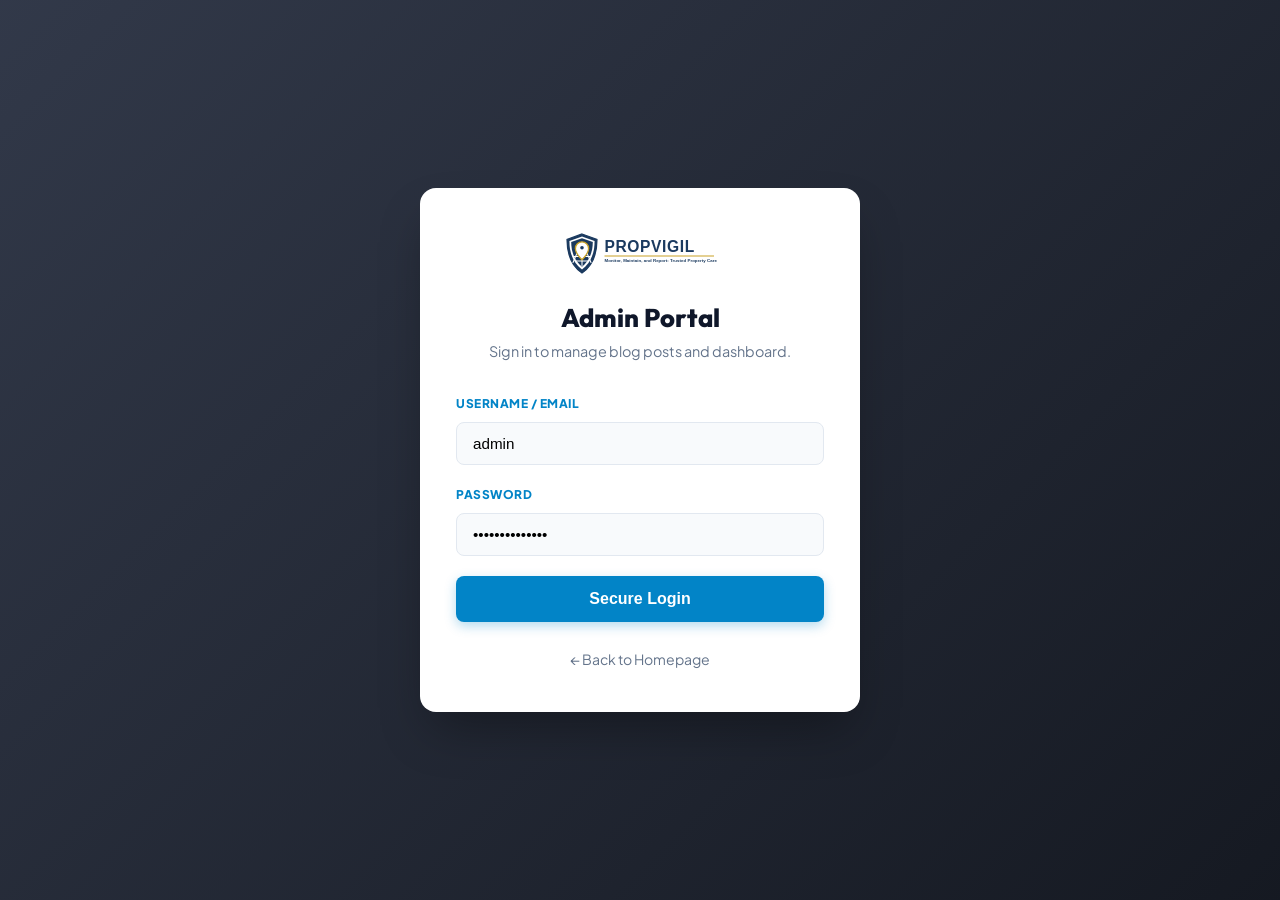
==== commit 2aea338a: "Initial PropVigil website" ====
--- a/admin.html
+++ b/admin.html
@@ -3,7 +3,7 @@
 <head>
   <meta charset="UTF-8">
   <meta name="viewport" content="width=device-width, initial-scale=1.0">
-  <title>PropVigil Admin CMS — Civic Updates Manager</title>
+  <title>PropVigil Content Manager & Admin Portal</title>
   <meta name="robots" content="noindex, nofollow">
 
   <!-- Fonts & Styles -->
@@ -11,685 +11,374 @@
   <link rel="preconnect" href="https://fonts.gstatic.com" crossorigin>
   <link href="https://fonts.googleapis.com/css2?family=Plus+Jakarta+Sans:wght@300;400;500;600;700;800&family=Outfit:wght@400;500;600;700;800&family=Space+Grotesk:wght@500;700&display=swap" rel="stylesheet">
   <link rel="stylesheet" href="css/style.css">
-  
+
   <style>
-    :root {
-      --admin-navy: #0F172A;
-      --admin-gold: #D4AF37;
-      --admin-bg: #090D16;
-      --admin-card: rgba(15, 23, 42, 0.85);
+    .tab-btn {
+      padding: 10px 24px;
+      border: none;
+      background: none;
+      font-weight: 700;
+      font-size: 0.95rem;
+      color: #64748B;
+      cursor: pointer;
+      border-bottom: 2px solid transparent;
+      transition: all 0.2s ease;
+    }
+    .tab-btn.active {
+      color: #0284C7;
+      border-bottom-color: #0284C7;
     }
     
-    body.admin-body {
-      background: var(--admin-bg);
-      color: #E2E8F0;
-      font-family: 'Plus Jakarta Sans', sans-serif;
-      min-height: 100vh;
-    }
-
-    .admin-header {
-      background: rgba(15, 23, 42, 0.95);
-      border-bottom: 1px solid rgba(212, 175, 55, 0.25);
-      backdrop-filter: blur(12px);
-      padding: 16px 0;
-      position: sticky;
-      top: 0;
-      z-index: 100;
-    }
-
-    .admin-nav {
-      display: flex;
-      justify-content: space-between;
-      align-items: center;
-    }
-
-    .admin-badge {
-      background: linear-gradient(135deg, rgba(212, 175, 55, 0.2), rgba(212, 175, 55, 0.05));
-      border: 1px solid var(--admin-gold);
-      color: var(--admin-gold);
-      padding: 4px 12px;
-      border-radius: 99px;
-      font-size: 0.78rem;
-      font-weight: 700;
-      letter-spacing: 0.5px;
-      text-transform: uppercase;
-    }
-
-    .login-container {
-      max-width: 440px;
-      margin: 80px auto;
-      background: var(--admin-card);
-      border: 1px solid rgba(212, 175, 55, 0.3);
-      border-radius: 16px;
-      padding: 40px;
-      box-shadow: 0 20px 40px rgba(0,0,0,0.6);
-      backdrop-filter: blur(16px);
-    }
-
-    .admin-card {
-      background: var(--admin-card);
-      border: 1px solid rgba(255, 255, 255, 0.1);
-      border-radius: 16px;
-      padding: 30px;
-      box-shadow: 0 10px 30px rgba(0,0,0,0.4);
-      margin-bottom: 30px;
-      backdrop-filter: blur(12px);
-    }
-
-    .admin-table {
-      width: 100%;
-      border-collapse: collapse;
-      margin-top: 16px;
-      color: #E2E8F0;
-    }
-
-    .admin-table th {
-      background: rgba(30, 41, 59, 0.8);
-      color: var(--admin-gold);
-      text-transform: uppercase;
-      font-size: 0.8rem;
-      font-weight: 700;
-      letter-spacing: 0.5px;
-      padding: 14px 16px;
-      text-align: left;
-      border-bottom: 2px solid rgba(212, 175, 55, 0.3);
-    }
-
-    .admin-table td {
-      padding: 16px;
-      border-bottom: 1px solid rgba(255, 255, 255, 0.08);
-      font-size: 0.92rem;
-      vertical-align: middle;
-    }
-
-    .admin-table tr:hover td {
-      background: rgba(255, 255, 255, 0.03);
-    }
-
-    .badge-status {
-      display: inline-block;
-      padding: 4px 10px;
-      border-radius: 99px;
-      font-size: 0.75rem;
-      font-weight: 700;
-      text-transform: uppercase;
-    }
-    .badge-status.published { background: rgba(16, 185, 129, 0.2); color: #10B981; border: 1px solid #10B981; }
-    .badge-status.draft { background: rgba(245, 158, 11, 0.2); color: #F59E0B; border: 1px solid #F59E0B; }
-
-    /* Modal Overlay */
-    .modal-overlay {
+    /* Modal styles */
+    .admin-modal-overlay {
       position: fixed;
       top: 0; left: 0; right: 0; bottom: 0;
-      background: rgba(0, 0, 0, 0.8);
-      backdrop-filter: blur(8px);
+      background: rgba(15, 23, 42, 0.7);
+      backdrop-filter: blur(4px);
       display: flex;
       justify-content: center;
       align-items: center;
       z-index: 1000;
       opacity: 0;
-      pointer-events: none;
+      visibility: hidden;
       transition: all 0.3s ease;
     }
-    .modal-overlay.active {
+    .admin-modal-overlay.open {
       opacity: 1;
-      pointer-events: auto;
-    }
-    .modal-content {
-      background: #0F172A;
-      border: 1px solid var(--admin-gold);
+      visibility: visible;
+    }
+    .admin-modal-box {
+      background: #FFFFFF;
       border-radius: 16px;
       width: 90%;
-      max-width: 800px;
+      max-width: 760px;
       max-height: 90vh;
       overflow-y: auto;
-      padding: 36px;
-      box-shadow: 0 25px 50px rgba(0,0,0,0.8);
-    }
-
-    .btn-admin-primary {
-      background: linear-gradient(135deg, #D4AF37, #B38F24);
-      color: #0F172A;
-      font-weight: 700;
-      padding: 12px 24px;
-      border-radius: 8px;
-      border: none;
-      cursor: pointer;
-      transition: all 0.2s ease;
-      display: inline-flex;
-      align-items: center;
-      gap: 8px;
-    }
-    .btn-admin-primary:hover {
-      transform: translateY(-2px);
-      box-shadow: 0 6px 20px rgba(212, 175, 55, 0.4);
-    }
-
-    .btn-admin-secondary {
-      background: rgba(255, 255, 255, 0.1);
-      color: #E2E8F0;
-      border: 1px solid rgba(255, 255, 255, 0.2);
-      padding: 8px 16px;
-      border-radius: 6px;
-      cursor: pointer;
-      font-size: 0.85rem;
-      transition: all 0.2s ease;
-    }
-    .btn-admin-secondary:hover {
-      background: rgba(255, 255, 255, 0.2);
-    }
-
-    .btn-admin-danger {
-      background: rgba(239, 68, 68, 0.2);
-      color: #EF4444;
-      border: 1px solid #EF4444;
-      padding: 8px 14px;
-      border-radius: 6px;
-      cursor: pointer;
-      font-size: 0.85rem;
-    }
-    .btn-admin-danger:hover {
-      background: #EF4444;
-      color: white;
-    }
-
-    .form-label-dark {
-      color: #CBD5E1;
-      font-size: 0.88rem;
-      font-weight: 600;
-      margin-bottom: 6px;
-      display: block;
-    }
-    .form-input-dark {
-      width: 100%;
-      background: rgba(30, 41, 59, 0.8);
-      border: 1px solid rgba(255, 255, 255, 0.15);
-      color: white;
-      padding: 12px 14px;
-      border-radius: 8px;
-      font-size: 0.95rem;
-      outline: none;
-      transition: border 0.2s ease;
-    }
-    .form-input-dark:focus {
-      border-color: var(--admin-gold);
-    }
-
-    .switch-label {
-      display: flex;
-      align-items: center;
-      gap: 12px;
-      cursor: pointer;
-      font-weight: 600;
+      padding: 32px;
+      box-shadow: 0 20px 40px rgba(0,0,0,0.2);
     }
   </style>
 </head>
-<body class="admin-body">
-
-  <!-- Admin Header -->
-  <header class="admin-header">
-    <div class="container admin-nav">
-      <div style="display: flex; align-items: center; gap: 16px;">
-        <a href="index.html">
-          <img src="assets/logo-white.svg" alt="PropVigil Logo" style="height: 40px;">
-        </a>
-        <span class="admin-badge">Civic Updates CMS</span>
-      </div>
-      
-      <div id="auth-header-controls" style="display: none; align-items: center; gap: 16px;">
-        <span style="font-size: 0.9rem; color: #94A3B8;">Logged in as: <strong style="color: var(--admin-gold);" id="logged-user-name">Admin</strong></span>
-        <a href="civic-updates.html" target="_blank" class="btn-admin-secondary">👁 View Live Page</a>
-        <button onclick="logoutAdmin()" class="btn-admin-secondary" style="border-color: #EF4444; color: #EF4444;">Logout</button>
+<body class="cms-body">
+
+  <!-- LOGIN PORTAL VIEW (Image 2 style) -->
+  <div id="loginView" class="admin-login-backdrop">
+    <div class="admin-login-box">
+      <img src="assets/logo.svg" alt="PropVigil Logo" class="admin-login-logo">
+      <h2 class="admin-login-title">Admin Portal</h2>
+      <p class="admin-login-sub">Sign in to manage blog posts and dashboard.</p>
+
+      <div id="loginAlert" style="display: none; padding: 10px; border-radius: 6px; font-size: 0.85rem; margin-bottom: 16px; background: #FEE2E2; color: #DC2626;"></div>
+
+      <form id="adminLoginForm">
+        <div class="admin-form-group">
+          <label class="admin-form-label">USERNAME / EMAIL</label>
+          <input type="text" id="loginUsername" class="admin-form-input" placeholder="Enter your admin username" required value="admin">
+        </div>
+
+        <div class="admin-form-group">
+          <label class="admin-form-label">PASSWORD</label>
+          <input type="password" id="loginPassword" class="admin-form-input" placeholder="Enter your password" required value="PropVigil2026!">
+        </div>
+
+        <button type="submit" class="btn-admin-submit">Secure Login</button>
+      </form>
+
+      <div style="margin-top: 24px;">
+        <a href="index.html" style="color: #64748B; font-size: 0.88rem; text-decoration: none;">← Back to Homepage</a>
       </div>
     </div>
-  </header>
-
-  <!-- Login Section -->
-  <div id="login-section" class="container">
-    <div class="login-container">
-      <div style="text-align: center; margin-bottom: 24px;">
-        <h2 style="font-size: 1.8rem; color: white; margin-bottom: 8px;">Admin Portal Login</h2>
-        <p style="font-size: 0.9rem; color: #94A3B8;">Enter your credentials to manage Bengaluru Civic Notices</p>
-      </div>
-
-      <form id="admin-login-form">
-        <div style="margin-bottom: 18px;">
-          <label class="form-label-dark">Username</label>
-          <input type="text" id="admin-user" class="form-input-dark" value="admin" required>
-        </div>
-
-        <div style="margin-bottom: 24px;">
-          <label class="form-label-dark">Password</label>
-          <input type="password" id="admin-pass" class="form-input-dark" placeholder="••••••••" required>
-        </div>
-
-        <div id="login-error" style="color: #EF4444; font-size: 0.85rem; margin-bottom: 16px; display: none;"></div>
-
-        <button type="submit" class="btn-admin-primary" style="width: 100%; justify-content: center; padding: 14px;">
-          <span>Sign In to CMS</span>
+  </div>
+
+  <!-- CONTENT MANAGER DASHBOARD VIEW (Image 3 style) -->
+  <div id="dashboardView" style="display: none;">
+    
+    <!-- Top Header Bar -->
+    <header class="cms-topbar">
+      <div class="cms-brand-title">
+        <img src="assets/logo.svg" alt="PropVigil Logo" style="height: 36px;">
+        <span style="border-left: 2px solid #E2E8F0; padding-left: 14px; color: #0284C7; font-size: 1.1rem;">Content Manager</span>
+      </div>
+
+      <div style="display: flex; gap: 12px; align-items: center;">
+        <a href="index.html" target="_blank" class="btn-cms-action view" style="padding: 8px 16px; border: 1px solid #0284C7; border-radius: 8px; text-decoration: none;">🏠 Visit Website</a>
+        <button id="logoutBtn" class="btn-cms-action unpublish" style="padding: 8px 16px; border: 1px solid #CBD5E1; border-radius: 8px;">Logout</button>
+      </div>
+    </header>
+
+    <!-- Navigation Tabs -->
+    <div style="background: #FFFFFF; border-bottom: 1px solid #E2E8F0; padding: 0 32px;">
+      <div style="max-width: 1200px; margin: 0 auto; display: flex; gap: 16px;">
+        <button class="tab-btn active" id="tabBlogsBtn">Blog Posts</button>
+        <button class="tab-btn" id="tabNoticesBtn">Civic Notices</button>
+      </div>
+    </div>
+
+    <!-- Main CMS Container -->
+    <main class="cms-container">
+
+      <!-- Toast Feedback -->
+      <div id="cmsToast" class="toast-feedback"></div>
+
+      <!-- SECTION 1: BLOG POSTS MANAGER (Image 3 UI) -->
+      <section id="sectionBlogs">
+        <div class="cms-section-header">
+          <h1 class="cms-title">Blog Posts</h1>
+          <button id="btnCreateBlog" class="btn-create-post">
+            <span style="font-size: 1.2rem; font-weight: 800;">+</span> Create New Post
+          </button>
+        </div>
+
+        <div class="cms-table-card">
+          <table class="cms-table">
+            <thead>
+              <tr>
+                <th style="width: 45%;">POST DETAILS</th>
+                <th>DATE CREATED</th>
+                <th>STATUS</th>
+                <th style="text-align: right; width: 28%;">ACTIONS</th>
+              </tr>
+            </thead>
+            <tbody id="cmsBlogsTableBody">
+              <!-- Dynamically populated -->
+              <tr>
+                <td colspan="4" style="text-align: center; color: #64748B; padding: 40px;">
+                  Loading blog posts...
+                </td>
+              </tr>
+            </tbody>
+          </table>
+        </div>
+      </section>
+
+      <!-- SECTION 2: CIVIC NOTICES MANAGER -->
+      <section id="sectionNotices" style="display: none;">
+        <div class="cms-section-header">
+          <h1 class="cms-title">Civic Updates & Notices</h1>
+          <button id="btnCreateNotice" class="btn-create-post">
+            <span style="font-size: 1.2rem; font-weight: 800;">+</span> Create Civic Notice
+          </button>
+        </div>
+
+        <div class="cms-table-card">
+          <table class="cms-table">
+            <thead>
+              <tr>
+                <th style="width: 45%;">NOTICE TITLE & REF</th>
+                <th>ISSUED DATE</th>
+                <th>STATUS</th>
+                <th style="text-align: right; width: 28%;">ACTIONS</th>
+              </tr>
+            </thead>
+            <tbody id="cmsNoticesTableBody">
+              <!-- Dynamically populated -->
+              <tr>
+                <td colspan="4" style="text-align: center; color: #64748B; padding: 40px;">
+                  Loading civic notices...
+                </td>
+              </tr>
+            </tbody>
+          </table>
+        </div>
+      </section>
+
+    </main>
+  </div>
+
+  <!-- MODAL: CREATE / EDIT BLOG POST -->
+  <div id="blogModal" class="admin-modal-overlay">
+    <div class="admin-modal-box">
+      <!-- Modal Header -->
+      <div style="display: flex; justify-content: space-between; align-items: center; border-bottom: 1px solid #E2E8F0; padding-bottom: 16px; margin-bottom: 24px;">
+        <h2 id="blogModalTitle" style="font-size: 1.4rem; font-weight: 800; color: #0F172A; margin: 0;">Create Blog Post</h2>
+        <button id="closeBlogModal" style="background: none; border: none; font-size: 1.5rem; cursor: pointer; color: #64748B;">&times;</button>
+      </div>
+
+      <!-- Mode Selector Tabs (Image 1 & 2 layout) -->
+      <div class="blog-modal-tabs">
+        <button id="tabManualModeBtn" class="blog-modal-tab-btn active" type="button">
+          ✍️ Manually Write Blog
         </button>
+        <button id="tabAiModeBtn" class="blog-modal-tab-btn" type="button">
+          🤖 AI Topic Blog Generator
+        </button>
+      </div>
+
+      <!-- VIEW 1: MANUAL WRITE BLOG (Image 2 design) -->
+      <div id="manualBlogView">
+        <h3 style="font-size: 1.15rem; font-weight: 800; color: #0284C7; margin-bottom: 20px;">Create / Edit Blog Post Details</h3>
+        
+        <form id="blogForm">
+          <input type="hidden" id="blogFormId">
+
+          <div style="display: grid; grid-template-columns: 1fr 1fr; gap: 16px; margin-bottom: 16px;">
+            <div>
+              <label class="admin-form-label">Title *</label>
+              <input type="text" id="blogFormTitle" class="admin-form-input" placeholder="Enter post title" required>
+            </div>
+            <div>
+              <label class="admin-form-label">Focus Keyword (SEO Slug) *</label>
+              <input type="text" id="blogFormSlug" class="admin-form-input" placeholder="e.g. bbmp-khata-verification-guide" required>
+            </div>
+          </div>
+
+          <div style="margin-bottom: 16px;">
+            <label class="admin-form-label">Summary *</label>
+            <textarea id="blogFormExcerpt" class="admin-form-input" rows="3" placeholder="A short summary of the post..." required></textarea>
+          </div>
+
+          <div style="display: grid; grid-template-columns: 1fr 1fr; gap: 16px; margin-bottom: 16px;">
+            <div>
+              <label class="admin-form-label">Category *</label>
+              <input type="text" id="blogFormCategory" class="admin-form-input" placeholder="e.g. Civic Compliance" required value="Civic Compliance">
+            </div>
+            <div>
+              <label class="admin-form-label">Status</label>
+              <select id="blogFormStatus" class="admin-form-input" style="background: #FFFFFF;">
+                <option value="true">Published (Live Immediately)</option>
+                <option value="false">Draft (Hidden)</option>
+              </select>
+            </div>
+          </div>
+
+          <div style="display: grid; grid-template-columns: 1fr 1fr; gap: 16px; margin-bottom: 16px;">
+            <div>
+              <label class="admin-form-label">Image URL *</label>
+              <input type="url" id="blogFormImageUrl" class="admin-form-input" placeholder="https://..." required value="https://images.unsplash.com/photo-1560518883-ce09059eeffa?auto=format&fit=crop&w=800&q=80">
+            </div>
+            <div>
+              <label class="admin-form-label">Image Alt Text</label>
+              <input type="text" id="blogFormImageAlt" class="admin-form-input" placeholder="Description of image">
+            </div>
+          </div>
+
+          <div style="margin-bottom: 24px;">
+            <label class="admin-form-label">Content (HTML supported) *</label>
+            <textarea id="blogFormContent" class="admin-form-input" rows="8" placeholder="<p>Write your blog content here...</p>" required></textarea>
+          </div>
+
+          <div style="display: flex; justify-content: space-between; align-items: center; border-top: 1px solid #E2E8F0; padding-top: 20px;">
+            <button type="button" class="btn-modal-outline cancelBlogModalBtn">Cancel</button>
+            <button type="submit" class="btn-create-post" style="padding: 12px 28px;">Save Blog Post</button>
+          </div>
+        </form>
+      </div>
+
+      <!-- VIEW 2: AI TOPIC BLOG GENERATOR (Image 1 design) -->
+      <div id="aiBlogView" style="display: none;">
+        
+        <!-- Info Callout Box -->
+        <div class="ai-info-box">
+          <div class="ai-info-title">
+            <span>🤖</span>
+            <span>AI Blog Topic Generator</span>
+          </div>
+          <p class="ai-info-desc">
+            Give AI any topic or keyword. It will automatically write structured SEO content, generate focus slug, summary, category, and attach a high-quality featured Unsplash image.
+          </p>
+        </div>
+
+        <form id="aiBlogForm">
+          <div style="margin-bottom: 20px;">
+            <label class="admin-form-label">Enter Topic or Keyword *</label>
+            <input type="text" id="aiTopicInput" class="admin-form-input" placeholder="e.g. BBMP e-Khata Digital Verification Process for NRIs in Bangalore" required>
+          </div>
+
+          <div style="margin-bottom: 20px;">
+            <label class="admin-form-label" style="color: #64748B;">Or Pick a Trending Topic:</label>
+            <div class="topic-chips-group">
+              <button type="button" class="topic-chip-btn" data-topic="BBMP e-Khata Digital Verification & Tax Assessment Guide 2026">📄 BBMP e-Khata Verification</button>
+              <button type="button" class="topic-chip-btn" data-topic="Preventing Boundary Encroachment & Illegal Dumping on Vacant Plots in Bangalore">🛡️ Site Security & Fencing</button>
+              <button type="button" class="topic-chip-btn" data-topic="BDA Master Plan Zonal Clearances & Lake Buffer Regulations for Property Buyers">🏢 BDA Zonal Compliance</button>
+              <button type="button" class="topic-chip-btn" data-topic="NRI Property Care & Periodic Geotagged Physical Site Inspection Reports">🏡 NRI Property Care</button>
+              <button type="button" class="topic-chip-btn" data-topic="Encumbrance Certificate & Title Search Due Diligence Manual for Bangalore Property">📜 Legal Title Due Diligence</button>
+              <button type="button" class="topic-chip-btn" data-topic="Vacant Plot Debris Clearing & Solid Waste Byelaw Penalties in Bangalore">🧹 Debris Clearing & Byelaws</button>
+            </div>
+          </div>
+
+          <div style="margin-bottom: 24px;">
+            <label class="admin-form-label">Publishing Status</label>
+            <select id="aiPublishStatus" class="admin-form-input" style="background: #FFFFFF;">
+              <option value="true">Published (Live Immediately)</option>
+              <option value="false">Draft (Hidden)</option>
+            </select>
+          </div>
+
+          <div style="display: flex; justify-content: space-between; align-items: center; border-top: 1px solid #E2E8F0; padding-top: 20px;">
+            <button type="button" class="btn-modal-outline cancelBlogModalBtn">Cancel</button>
+            <button type="submit" id="btnSubmitAiGenerate" class="btn-modal-ai-action">
+              <span>✨</span>
+              <span id="aiSubmitBtnText">Generate Blog with AI</span>
+            </button>
+          </div>
+        </form>
+
+      </div>
+
+    </div>
+  </div>
+
+  <!-- MODAL: CREATE / EDIT CIVIC NOTICE -->
+  <div id="noticeModal" class="admin-modal-overlay">
+    <div class="admin-modal-box">
+      <div style="display: flex; justify-content: space-between; align-items: center; border-bottom: 1px solid #E2E8F0; padding-bottom: 16px; margin-bottom: 24px;">
+        <h2 id="noticeModalTitle" style="font-size: 1.4rem; font-weight: 800; color: #0F172A; margin: 0;">Create Civic Notice</h2>
+        <button id="closeNoticeModal" style="background: none; border: none; font-size: 1.5rem; cursor: pointer; color: #64748B;">&times;</button>
+      </div>
+
+      <form id="noticeForm">
+        <input type="hidden" id="noticeFormId">
+
+        <div style="display: grid; grid-template-columns: 2fr 1fr; gap: 16px; margin-bottom: 16px;">
+          <div>
+            <label class="admin-form-label">Notice Title *</label>
+            <input type="text" id="noticeFormTitle" class="admin-form-input" placeholder="e.g. BBMP Property Tax Revision Notice" required>
+          </div>
+          <div>
+            <label class="admin-form-label">Ref Number</label>
+            <input type="text" id="noticeFormRef" class="admin-form-input" placeholder="e.g. BBMP/TAX/2026/894">
+          </div>
+        </div>
+
+        <div style="display: grid; grid-template-columns: 1fr 1fr; gap: 16px; margin-bottom: 16px;">
+          <div>
+            <label class="admin-form-label">Issued Date</label>
+            <input type="date" id="noticeFormDate" class="admin-form-input">
+          </div>
+          <div>
+            <label class="admin-form-label">Status Type</label>
+            <select id="noticeFormStatusType" class="admin-form-input">
+              <option value="warning">Warning / Attention</option>
+              <option value="danger">Critical / Fine</option>
+              <option value="info">Informational</option>
+              <option value="success">Compliant</option>
+            </select>
+          </div>
+        </div>
+
+        <div style="margin-bottom: 16px;">
+          <label class="admin-form-label">What Was Issued *</label>
+          <textarea id="noticeFormWhat" class="admin-form-input" rows="2" placeholder="Summary of notice..." required></textarea>
+        </div>
+
+        <div style="margin-bottom: 20px;">
+          <label class="admin-form-label">Consequences / Rules</label>
+          <textarea id="noticeFormRule" class="admin-form-input" rows="3" placeholder="Key rules or consequences..."></textarea>
+        </div>
+
+        <div style="display: flex; align-items: center; gap: 10px; margin-bottom: 24px;">
+          <input type="checkbox" id="noticeFormPublished" style="width: 18px; height: 18px; accent-color: #0284C7;" checked>
+          <label for="noticeFormPublished" style="font-weight: 700; color: #0F172A; font-size: 0.95rem; cursor: pointer;">Publish immediately on website</label>
+        </div>
+
+        <div style="display: flex; justify-content: flex-end; gap: 12px; border-top: 1px solid #E2E8F0; padding-top: 20px;">
+          <button type="button" id="cancelNoticeModal" class="btn-cms-action unpublish" style="padding: 10px 20px;">Cancel</button>
+          <button type="submit" class="btn-create-post" style="padding: 10px 24px;">Save Notice</button>
+        </div>
       </form>
     </div>
   </div>
 
-  <!-- Dashboard Section -->
-  <div id="dashboard-section" class="container" style="display: none; padding-top: 40px; padding-bottom: 60px;">
-    
-    <div style="display: flex; justify-content: space-between; align-items: center; margin-bottom: 24px;">
-      <div>
-        <h1 style="font-size: 2.2rem; color: white; margin-bottom: 6px;">Civic & Compliance Notices</h1>
-        <p style="color: #94A3B8; font-size: 0.95rem;">Add, edit, publish, and manage property compliance updates for Bengaluru site owners.</p>
-      </div>
-      
-      <button onclick="openNoticeModal()" class="btn-admin-primary">
-        <svg width="20" height="20" viewBox="0 0 24 24" fill="none" stroke="currentColor" stroke-width="2.5"><line x1="12" y1="5" x2="12" y2="19"/><line x1="5" y1="12" x2="19" y2="12"/></svg>
-        <span>Add New Civic Notice</span>
-      </button>
-    </div>
-
-    <!-- Notices Data Table -->
-    <div class="admin-card">
-      <div style="display: flex; justify-content: space-between; align-items: center; margin-bottom: 20px;">
-        <h3 style="font-size: 1.2rem; color: var(--admin-gold);">Manage Notices</h3>
-        <input type="text" id="admin-search-input" placeholder="Search notices by title, ref..." class="form-input-dark" style="width: 280px; padding: 8px 12px; font-size: 0.85rem;">
-      </div>
-
-      <div style="overflow-x: auto;">
-        <table class="admin-table">
-          <thead>
-            <tr>
-              <th>Status</th>
-              <th>Entry / Title</th>
-              <th>Reference No</th>
-              <th>Issued Date</th>
-              <th>Original PDF</th>
-              <th style="text-align: right;">Actions</th>
-            </tr>
-          </thead>
-          <tbody id="notices-table-body">
-            <!-- Loaded dynamically -->
-          </tbody>
-        </table>
-      </div>
-    </div>
-  </div>
-
-  <!-- Add / Edit Notice Modal -->
-  <div id="notice-modal" class="modal-overlay">
-    <div class="modal-content">
-      <div style="display: flex; justify-content: space-between; align-items: center; margin-bottom: 24px; border-bottom: 1px solid rgba(255,255,255,0.1); padding-bottom: 16px;">
-        <h2 id="modal-title" style="font-size: 1.5rem; color: var(--admin-gold);">Add New Civic Notice</h2>
-        <button onclick="closeNoticeModal()" style="background: none; border: none; color: #94A3B8; font-size: 1.5rem; cursor: pointer;">&times;</button>
-      </div>
-
-      <form id="notice-form">
-        <input type="hidden" id="form-notice-id">
-
-        <div style="display: grid; grid-template-columns: 1fr 1fr; gap: 16px; margin-bottom: 16px;">
-          <div>
-            <label class="form-label-dark">Entry Label *</label>
-            <input type="text" id="form-entry-label" class="form-control form-input-dark" placeholder="e.g. ENTRY 2 — GBA FENCING MANDATE" required>
-          </div>
-          <div>
-            <label class="form-label-dark">Custom URL Slug *</label>
-            <input type="text" id="form-slug" class="form-control form-input-dark" placeholder="e.g. gba-vacant-site-clearing-2026" required>
-          </div>
-        </div>
-
-        <div style="margin-bottom: 16px;">
-          <label class="form-label-dark">Notice Headline / Title *</label>
-          <input type="text" id="form-title" class="form-control form-input-dark" placeholder="e.g. Greater Bengaluru Authority — vacant site owners directed..." required>
-        </div>
-
-        <div style="display: grid; grid-template-columns: 1fr 1fr 1fr; gap: 16px; margin-bottom: 16px;">
-          <div>
-            <label class="form-label-dark">Issued Date *</label>
-            <input type="text" id="form-issued-date" class="form-control form-input-dark" placeholder="e.g. 10 August 2026" required>
-          </div>
-          <div>
-            <label class="form-label-dark">Reference Number *</label>
-            <input type="text" id="form-ref-number" class="form-control form-input-dark" placeholder="e.g. CC/PS/PR/240/2026-27" required>
-          </div>
-          <div>
-            <label class="form-label-dark">Status Badge Type</label>
-            <select id="form-status-type" class="form-control form-input-dark">
-              <option value="danger">Danger (Red - Deadline Passed)</option>
-              <option value="warning">Warning (Amber - Active Mandate)</option>
-              <option value="success">Success (Green - Compliant)</option>
-              <option value="info">Info (Blue - General Notice)</option>
-            </select>
-          </div>
-        </div>
-
-        <div style="margin-bottom: 16px;">
-          <label class="form-label-dark">Status Summary Text *</label>
-          <input type="text" id="form-status" class="form-control form-input-dark" placeholder="e.g. Status: deadline passed 15 August 2026" required>
-        </div>
-
-        <div style="margin-bottom: 16px;">
-          <label class="form-label-dark">WHAT WAS ISSUED *</label>
-          <textarea id="form-what" class="form-control form-input-dark" rows="3" placeholder="Details of what was announced..." required></textarea>
-        </div>
-
-        <div style="margin-bottom: 16px;">
-          <label class="form-label-dark">THE RULE BEHIND IT *</label>
-          <textarea id="form-rule" class="form-control form-input-dark" rows="2" placeholder="e.g. Bye-law 18(1)(b) of the Solid Waste Management Bye-laws 2020..." required></textarea>
-        </div>
-
-        <div style="margin-bottom: 16px;">
-          <label class="form-label-dark">PENALTIES & CONSEQUENCES *</label>
-          <textarea id="form-consequences" class="form-control form-input-dark" rows="3" placeholder="What happens if ignored..." required></textarea>
-        </div>
-
-        <div style="margin-bottom: 20px;">
-          <label class="form-label-dark">Upload Original Notice PDF Document</label>
-          <input type="file" id="form-pdf-file" accept="application/pdf" class="form-input-dark" style="padding: 8px;">
-          <small style="color: #94A3B8; display: block; margin-top: 4px;">Select a PDF file to attach directly to this civic update entry.</small>
-        </div>
-
-        <div style="margin-bottom: 24px; background: rgba(30,41,59,0.5); padding: 16px; border-radius: 8px; border: 1px solid rgba(255,255,255,0.1);">
-          <label class="switch-label">
-            <input type="checkbox" id="form-is-published" style="width: 20px; height: 20px; accent-color: var(--admin-gold);" checked>
-            <span>Publish immediately (visible to website visitors)</span>
-          </label>
-        </div>
-
-        <div style="display: flex; justify-content: flex-end; gap: 12px;">
-          <button type="button" onclick="closeNoticeModal()" class="btn-admin-secondary">Cancel</button>
-          <button type="submit" class="btn-admin-primary">Save Civic Notice</button>
-        </div>
-      </form>
-    </div>
-  </div>
-
-  <script style="display: none;">
-    // Admin State & Logic
-    let currentAuthToken = localStorage.getItem('propvigil_admin_token') || '';
-    let noticesList = [];
-
-    function getApiUrl(path) {
-      if (window.location.protocol === 'file:' || window.location.port !== '3000') {
-        return 'http://localhost:3000' + path;
-      }
-      return path;
-    }
-
-    document.addEventListener('DOMContentLoaded', () => {
-      if (currentAuthToken) {
-        verifyAdminSession();
-      } else {
-        showLoginView();
-      }
-
-      document.getElementById('admin-login-form').addEventListener('submit', handleLogin);
-      document.getElementById('notice-form').addEventListener('submit', handleSaveNotice);
-      document.getElementById('admin-search-input').addEventListener('input', filterAdminNotices);
-
-      // Auto-slug generator
-      document.getElementById('form-title').addEventListener('input', (e) => {
-        const slugInput = document.getElementById('form-slug');
-        if (!document.getElementById('form-notice-id').value) {
-          slugInput.value = e.target.value.toLowerCase().replace(/[^a-z0-9]+/g, '-').replace(/(^-|-$)+/g, '');
-        }
-      });
-    });
-
-    function showLoginView() {
-      document.getElementById('login-section').style.display = 'block';
-      document.getElementById('dashboard-section').style.display = 'none';
-      document.getElementById('auth-header-controls').style.display = 'none';
-    }
-
-    function showDashboardView(username) {
-      document.getElementById('login-section').style.display = 'none';
-      document.getElementById('dashboard-section').style.display = 'block';
-      document.getElementById('auth-header-controls').style.display = 'flex';
-      if (username) document.getElementById('logged-user-name').textContent = username;
-      fetchAdminNotices();
-    }
-
-    async function handleLogin(e) {
-      e.preventDefault();
-      const user = document.getElementById('admin-user').value;
-      const pass = document.getElementById('admin-pass').value;
-      const errDiv = document.getElementById('login-error');
-
-      try {
-        const res = await fetch(getApiUrl('/api/admin/login'), {
-          method: 'POST',
-          headers: { 'Content-Type': 'application/json' },
-          body: JSON.stringify({ username: user, password: pass })
-        });
-        const data = await res.json();
-
-        if (data.success) {
-          currentAuthToken = data.token;
-          localStorage.setItem('propvigil_admin_token', currentAuthToken);
-          showDashboardView(user);
-        } else {
-          errDiv.textContent = data.message || 'Login failed';
-          errDiv.style.display = 'block';
-        }
-      } catch (err) {
-        errDiv.textContent = 'Server error. Make sure server.ps1 is running on port 3000.';
-        errDiv.style.display = 'block';
-      }
-    }
-
-    async function verifyAdminSession() {
-      try {
-        const res = await fetch(getApiUrl('/api/admin/me'), {
-          headers: { 'Authorization': `Bearer ${currentAuthToken}` }
-        });
-        const data = await res.json();
-        if (data.success) {
-          showDashboardView(data.user.username);
-        } else {
-          logoutAdmin();
-        }
-      } catch (err) {
-        showDashboardView('Admin');
-      }
-    }
-
-    function logoutAdmin() {
-      localStorage.removeItem('propvigil_admin_token');
-      currentAuthToken = '';
-      showLoginView();
-    }
-
-    async function fetchAdminNotices() {
-      try {
-        const res = await fetch(getApiUrl('/api/admin/civic-updates'), {
-          headers: { 'Authorization': `Bearer ${currentAuthToken}` }
-        });
-        const data = await res.json();
-        if (data.success) {
-          noticesList = data.notices;
-          renderAdminTable(noticesList);
-        }
-      } catch (err) {
-        console.error('Failed to load admin notices', err);
-      }
-    }
-
-    function renderAdminTable(notices) {
-      const tbody = document.getElementById('notices-table-body');
-      if (!notices || notices.length === 0) {
-        tbody.innerHTML = `<tr><td colspan="6" style="text-align: center; color: #94A3B8;">No notices found. Click "Add New Civic Notice" above to create one.</td></tr>`;
-        return;
-      }
-
-      tbody.innerHTML = notices.map(item => `
-        <tr>
-          <td>
-            <span class="badge-status ${item.is_published ? 'published' : 'draft'}">
-              ${item.is_published ? 'Published' : 'Draft'}
-            </span>
-          </td>
-          <td>
-            <strong style="color: white; display: block; margin-bottom: 2px;">${item.title}</strong>
-            <span style="font-size: 0.78rem; color: var(--admin-gold);">${item.entry_label || ''} · slug: ${item.slug}</span>
-          </td>
-          <td>${item.ref_number || 'N/A'}</td>
-          <td>${item.issued_date || 'N/A'}</td>
-          <td>
-            <a href="${item.pdf_url}" target="_blank" class="btn-admin-secondary" style="padding: 4px 10px; font-size: 0.75rem;">
-              📄 ${item.pdf_filename || 'PDF'}
-            </a>
-          </td>
-          <td style="text-align: right; white-space: nowrap;">
-            <button onclick="togglePublish('${item.id}', ${!item.is_published})" class="btn-admin-secondary" style="margin-right: 6px;">
-              ${item.is_published ? 'Unpublish' : 'Publish'}
-            </button>
-            <button onclick="openNoticeModal('${item.id}')" class="btn-admin-secondary" style="margin-right: 6px; border-color: var(--admin-gold); color: var(--admin-gold);">
-              Edit
-            </button>
-            <button onclick="deleteNotice('${item.id}')" class="btn-admin-danger">
-              Delete
-            </button>
-          </td>
-        </tr>
-      `).join('');
-    }
-
-    function filterAdminNotices() {
-      const q = document.getElementById('admin-search-input').value.toLowerCase();
-      const filtered = noticesList.filter(n => 
-        n.title.toLowerCase().includes(q) || 
-        (n.ref_number && n.ref_number.toLowerCase().includes(q))
-      );
-      renderAdminTable(filtered);
-    }
-
-    function openNoticeModal(id = null) {
-      const modal = document.getElementById('notice-modal');
-      const form = document.getElementById('notice-form');
-      form.reset();
-
-      if (id) {
-        document.getElementById('modal-title').textContent = 'Edit Civic Notice';
-        const notice = noticesList.find(n => n.id === id);
-        if (notice) {
-          document.getElementById('form-notice-id').value = notice.id;
-          document.getElementById('form-entry-label').value = notice.entry_label || '';
-          document.getElementById('form-slug').value = notice.slug || '';
-          document.getElementById('form-title').value = notice.title || '';
-          document.getElementById('form-issued-date').value = notice.issued_date || '';
-          document.getElementById('form-ref-number').value = notice.ref_number || '';
-          document.getElementById('form-status-type').value = notice.status_type || 'warning';
-          document.getElementById('form-status').value = notice.status || '';
-          document.getElementById('form-what').value = notice.what_was_issued || '';
-          document.getElementById('form-rule').value = notice.rule_behind_it || '';
-          document.getElementById('form-consequences').value = notice.consequences || '';
-          document.getElementById('form-is-published').checked = !!notice.is_published;
-        }
-      } else {
-        document.getElementById('modal-title').textContent = 'Add New Civic Notice';
-        document.getElementById('form-notice-id').value = '';
-        document.getElementById('form-is-published').checked = true;
-      }
-
-      modal.classList.add('active');
-    }
-
-    function closeNoticeModal() {
-      document.getElementById('notice-modal').classList.remove('active');
-    }
-
-    async function handleSaveNotice(e) {
-      e.preventDefault();
-      const id = document.getElementById('form-notice-id').value;
-      const fileInput = document.getElementById('form-pdf-file');
-
-      let pdfData = null;
-      let pdfName = null;
-
-      if (fileInput.files.length > 0) {
-        const file = fileInput.files[0];
-        pdfName = file.name;
-        pdfData = await new Promise((resolve) => {
-          const reader = new FileReader();
-          reader.onload = () => resolve(reader.result.split(',')[1]);
-          reader.readAsDataURL(file);
-        });
-      }
-
-      const payload = {
-        id: id || undefined,
-        entry_label: document.getElementById('form-entry-label').value,
-        slug: document.getElementById('form-slug').value,
-        title: document.getElementById('form-title').value,
-        issued_date: document.getElementById('form-issued-date').value,
-        ref_number: document.getElementById('form-ref-number').value,
-        status_type: document.getElementById('form-status-type').value,
-        status: document.getElementById('form-status').value,
-        what_was_issued: document.getElementById('form-what').value,
-        rule_behind_it: document.getElementById('form-rule').value,
-        consequences: document.getElementById('form-consequences').value,
-        is_published: document.getElementById('form-is-published').checked,
-        pdf_data: pdfData,
-        pdf_name: pdfName
-      };
-
-      const url = getApiUrl('/api/admin/civic-updates');
-      const method = id ? 'PUT' : 'POST';
-
-      try {
-        const res = await fetch(url, {
-          method: method,
-          headers: { 
-            'Content-Type': 'application/json',
-            'Authorization': `Bearer ${currentAuthToken}`
-          },
-          body: JSON.stringify(payload)
-        });
-        const data = await res.json();
-        if (data.success) {
-          closeNoticeModal();
-          fetchAdminNotices();
-        } else {
-          alert(data.message || 'Error saving notice');
-        }
-      } catch (err) {
-        alert('Server error saving notice');
-      }
-    }
-
-    async function togglePublish(id, isPublished) {
-      try {
-        const res = await fetch(getApiUrl('/api/admin/civic-updates/publish'), {
-          method: 'PATCH',
-          headers: {
-            'Content-Type': 'application/json',
-            'Authorization': `Bearer ${currentAuthToken}`
-          },
-          body: JSON.stringify({ id, is_published: isPublished })
-        });
-        const data = await res.json();
-        if (data.success) fetchAdminNotices();
-      } catch (err) {
-        console.error('Error toggling publish', err);
-      }
-    }
-
-    async function deleteNotice(id) {
-      if (!confirm('Are you sure you want to delete this civic update notice?')) return;
-      try {
-        const res = await fetch(getApiUrl('/api/admin/civic-updates'), {
-          method: 'DELETE',
-          headers: {
-            'Content-Type': 'application/json',
-            'Authorization': `Bearer ${currentAuthToken}`
-          },
-          body: JSON.stringify({ id })
-        });
-        const data = await res.json();
-        if (data.success) fetchAdminNotices();
-      } catch (err) {
-        console.error('Error deleting notice', err);
-      }
-    }
-  </script>
+  <script src="js/main.js"></script>
 </body>
 </html>
--- a/css/style.css
+++ b/css/style.css
@@ -1927,8 +1927,783 @@
   .camera-positions-grid {
     grid-template-columns: 1fr;
   }
-}
-
-
-
-
+}/* ==========================================================================
+   PropVigil Blog Platform & Content Manager (Refined UI)
+   ========================================================================== */
+
+/* Blog Hero Banner */
+.blog-hero-section {
+  background: linear-gradient(180deg, #090D16 0%, #0F172A 100%);
+  padding: 150px 20px 60px;
+  text-align: center;
+  position: relative;
+  overflow: hidden;
+  border-bottom: 1px solid rgba(255, 255, 255, 0.08);
+}
+
+.blog-hero-section::before {
+  content: '';
+  position: absolute;
+  top: -50%;
+  left: 50%;
+  transform: translateX(-50%);
+  width: 800px;
+  height: 400px;
+  background: radial-gradient(circle, rgba(2, 132, 199, 0.15) 0%, rgba(15, 23, 42, 0) 70%);
+  pointer-events: none;
+}
+
+.blog-category-badge-pill {
+  display: inline-block;
+  background: rgba(2, 132, 199, 0.15);
+  border: 1px solid rgba(2, 132, 199, 0.4);
+  color: #38BDF8;
+  font-weight: 700;
+  font-size: 0.8rem;
+  letter-spacing: 1px;
+  text-transform: uppercase;
+  padding: 6px 20px;
+  border-radius: 99px;
+  margin-bottom: 20px;
+}
+
+.blog-hero-title {
+  font-family: 'Outfit', sans-serif;
+  font-size: 3rem;
+  font-weight: 800;
+  color: #FFFFFF;
+  letter-spacing: -0.5px;
+  margin-bottom: 16px;
+}
+
+.blog-hero-subtitle {
+  color: #94A3B8;
+  font-size: 1.15rem;
+  max-width: 650px;
+  margin: 0 auto 36px;
+  line-height: 1.6;
+}
+
+/* Blog Filter & Search Bar */
+.blog-controls-wrapper {
+  max-width: 1200px;
+  margin: 0 auto 40px;
+  display: flex;
+  justify-content: space-between;
+  align-items: center;
+  flex-wrap: wrap;
+  gap: 20px;
+}
+
+.blog-categories-list {
+  display: flex;
+  gap: 10px;
+  flex-wrap: wrap;
+}
+
+.blog-cat-btn {
+  background: #FFFFFF;
+  border: 1px solid #E2E8F0;
+  color: #475569;
+  padding: 8px 18px;
+  border-radius: 99px;
+  font-weight: 600;
+  font-size: 0.85rem;
+  cursor: pointer;
+  transition: all 0.2s ease;
+}
+
+.blog-cat-btn:hover,
+.blog-cat-btn.active {
+  background: #0284C7;
+  color: #FFFFFF;
+  border-color: #0284C7;
+  box-shadow: 0 4px 12px rgba(2, 132, 199, 0.25);
+}
+
+.blog-search-box {
+  position: relative;
+  min-width: 280px;
+}
+
+.blog-search-input {
+  width: 100%;
+  padding: 10px 16px 10px 40px;
+  border: 1px solid #E2E8F0;
+  border-radius: 99px;
+  font-size: 0.9rem;
+  outline: none;
+  transition: all 0.2s ease;
+  background: #FFFFFF;
+}
+
+.blog-search-input:focus {
+  border-color: #0284C7;
+  box-shadow: 0 0 0 3px rgba(2, 132, 199, 0.15);
+}
+
+/* Blog Grid & Cards */
+.blog-grid-container {
+  max-width: 1200px;
+  margin: 0 auto;
+  display: grid;
+  grid-template-columns: repeat(auto-fill, minmax(350px, 1fr));
+  gap: 30px;
+  padding: 0 20px 80px;
+}
+
+.blog-card {
+  background: #FFFFFF;
+  border: 1px solid #E2E8F0;
+  border-radius: 16px;
+  overflow: hidden;
+  box-shadow: 0 4px 20px rgba(0, 0, 0, 0.04);
+  transition: all 0.3s cubic-bezier(0.4, 0, 0.2, 1);
+  display: flex;
+  flex-direction: column;
+}
+
+.blog-card:hover {
+  transform: translateY(-6px);
+  box-shadow: 0 20px 40px rgba(15, 23, 42, 0.12);
+  border-color: #CBD5E1;
+}
+
+.blog-card-thumb-link {
+  display: block;
+  height: 230px;
+  position: relative;
+  overflow: hidden;
+  background: #0F172A;
+  border-radius: 16px 16px 0 0;
+}
+
+.blog-card-img {
+  width: 100%;
+  height: 100%;
+  object-fit: cover;
+  object-position: center;
+  transition: transform 0.6s cubic-bezier(0.16, 1, 0.3, 1);
+}
+
+.blog-card:hover .blog-card-img {
+  transform: scale(1.06);
+}
+
+.blog-card-body {
+  padding: 24px;
+  display: flex;
+  flex-direction: column;
+  flex: 1;
+}
+
+.blog-card-category {
+  font-size: 0.78rem;
+  font-weight: 800;
+  color: #0284C7;
+  text-transform: uppercase;
+  letter-spacing: 0.5px;
+  margin-bottom: 10px;
+}
+
+.blog-card-title {
+  font-size: 1.2rem;
+  font-weight: 700;
+  color: #0F172A;
+  line-height: 1.4;
+  margin-bottom: 12px;
+}
+
+.blog-card-title a {
+  color: inherit;
+  text-decoration: none;
+  transition: color 0.2s ease;
+}
+
+.blog-card-title a:hover {
+  color: #0284C7;
+}
+
+.blog-card-excerpt {
+  font-size: 0.92rem;
+  color: #64748B;
+  line-height: 1.6;
+  margin-bottom: 24px;
+  display: -webkit-box;
+  -webkit-line-clamp: 3;
+  -webkit-box-orient: vertical;
+  overflow: hidden;
+  flex: 1;
+}
+
+.blog-card-footer {
+  display: flex;
+  justify-content: space-between;
+  align-items: center;
+  border-top: 1px solid #F1F5F9;
+  padding-top: 16px;
+  margin-top: auto;
+}
+
+.blog-read-link {
+  color: #0284C7;
+  font-weight: 700;
+  font-size: 0.9rem;
+  text-decoration: none;
+  display: inline-flex;
+  align-items: center;
+  gap: 6px;
+  transition: gap 0.2s ease;
+}
+
+.blog-card:hover .blog-read-link {
+  gap: 10px;
+  color: #0369A1;
+}
+
+/* Single Blog Details View */
+.article-header {
+  background: linear-gradient(180deg, #090D16 0%, #0F172A 100%);
+  color: #FFFFFF;
+  padding: 150px 20px 100px;
+  text-align: center;
+  position: relative;
+}
+
+.article-hero-img-box {
+  max-width: 860px;
+  height: 440px;
+  margin: -60px auto 50px;
+  border-radius: 20px;
+  overflow: hidden;
+  box-shadow: 0 25px 50px -12px rgba(15, 23, 42, 0.35);
+  border: 4px solid #FFFFFF;
+  background: #0F172A;
+  position: relative;
+  z-index: 10;
+}
+
+.article-hero-img {
+  width: 100%;
+  height: 100%;
+  object-fit: cover;
+  object-position: center;
+  display: block;
+  transition: transform 0.5s ease;
+}
+
+.article-body-wrapper {
+  max-width: 800px;
+  margin: 0 auto;
+  padding: 0 20px 80px;
+  font-size: 1.1rem;
+  line-height: 1.8;
+  color: #334155;
+}
+
+.article-body-wrapper p {
+  margin-bottom: 20px;
+}
+
+.article-body-wrapper h1,
+.article-body-wrapper h2 {
+  font-size: 1.85rem;
+  font-weight: 800;
+  color: #0F172A;
+  margin: 40px 0 18px;
+  line-height: 1.35;
+}
+
+.article-body-wrapper h3 {
+  font-size: 1.45rem;
+  font-weight: 700;
+  color: #0F172A;
+  margin: 32px 0 14px;
+}
+
+.article-body-wrapper h4 {
+  font-size: 1.2rem;
+  font-weight: 700;
+  color: #0F172A;
+  margin: 24px 0 10px;
+}
+
+.article-body-wrapper ol,
+.article-body-wrapper ul {
+  padding-left: 28px;
+  margin-bottom: 24px;
+}
+
+.article-body-wrapper li {
+  margin-bottom: 10px;
+  line-height: 1.7;
+}
+
+.article-body-wrapper table {
+  width: 100%;
+  border-collapse: collapse;
+  margin: 30px 0;
+  border-radius: 12px;
+  overflow: hidden;
+  box-shadow: 0 4px 15px rgba(0,0,0,0.05);
+}
+
+.article-body-wrapper th,
+.article-body-wrapper td {
+  padding: 14px 18px;
+  border: 1px solid #E2E8F0;
+  text-align: left;
+}
+
+.article-body-wrapper th {
+  background: #0F172A;
+  color: #FFFFFF;
+  font-weight: 700;
+}
+
+.article-body-wrapper tr:nth-child(even) {
+  background: #F8FAFC;
+}
+
+.article-body-wrapper a {
+  color: #0284C7;
+  text-decoration: underline;
+}
+
+/* Admin CMS Light/Dark Custom Theme */
+.cms-body {
+  background: #F8FAFC;
+  color: #1E293B;
+  min-height: 100vh;
+  font-family: 'Plus Jakarta Sans', sans-serif;
+}
+
+.cms-topbar {
+  background: #FFFFFF;
+  border-bottom: 1px solid #E2E8F0;
+  padding: 16px 32px;
+  display: flex;
+  justify-content: space-between;
+  align-items: center;
+  sticky: top;
+  z-index: 99;
+}
+
+.cms-brand-title {
+  font-size: 1.2rem;
+  font-weight: 800;
+  color: #0F172A;
+  display: flex;
+  align-items: center;
+  gap: 12px;
+}
+
+.cms-container {
+  max-width: 1200px;
+  margin: 40px auto;
+  padding: 0 20px;
+}
+
+.cms-section-header {
+  display: flex;
+  justify-content: space-between;
+  align-items: center;
+  margin-bottom: 24px;
+}
+
+.cms-title {
+  font-size: 1.8rem;
+  font-weight: 800;
+  color: #0F172A;
+}
+
+.btn-create-post {
+  background: #0284C7;
+  color: #FFFFFF;
+  border: none;
+  padding: 12px 24px;
+  border-radius: 8px;
+  font-weight: 700;
+  font-size: 0.92rem;
+  cursor: pointer;
+  display: inline-flex;
+  align-items: center;
+  gap: 8px;
+  transition: all 0.2s ease;
+  box-shadow: 0 4px 12px rgba(2, 132, 199, 0.25);
+}
+
+.btn-create-post:hover {
+  background: #0369A1;
+  transform: translateY(-1px);
+}
+
+.cms-table-card {
+  background: #FFFFFF;
+  border: 1px solid #E2E8F0;
+  border-radius: 16px;
+  overflow: hidden;
+  box-shadow: 0 4px 20px rgba(0, 0, 0, 0.03);
+}
+
+.cms-table {
+  width: 100%;
+  border-collapse: collapse;
+}
+
+.cms-table th {
+  background: #F1F5F9;
+  color: #475569;
+  font-size: 0.78rem;
+  font-weight: 800;
+  text-transform: uppercase;
+  letter-spacing: 0.5px;
+  padding: 16px 24px;
+  text-align: left;
+  border-bottom: 1px solid #E2E8F0;
+}
+
+.cms-table td {
+  padding: 20px 24px;
+  border-bottom: 1px solid #F1F5F9;
+  font-size: 0.95rem;
+  vertical-align: middle;
+}
+
+.cms-table tr:last-child td {
+  border-bottom: none;
+}
+
+.cms-post-title {
+  font-weight: 700;
+  color: #0284C7;
+  font-size: 1.05rem;
+  margin-bottom: 4px;
+  display: block;
+}
+
+.cms-post-slug {
+  font-size: 0.82rem;
+  color: #94A3B8;
+  font-family: monospace;
+}
+
+.badge-pub-status {
+  display: inline-block;
+  padding: 4px 14px;
+  border-radius: 99px;
+  font-size: 0.75rem;
+  font-weight: 800;
+  letter-spacing: 0.5px;
+  text-transform: uppercase;
+}
+
+.badge-pub-status.published {
+  background: #D1FAE5;
+  color: #059669;
+}
+
+.badge-pub-status.draft {
+  background: #FEF3C7;
+  color: #D97706;
+}
+
+.cms-actions-group {
+  display: flex;
+  gap: 8px;
+  align-items: center;
+}
+
+.btn-cms-action {
+  padding: 6px 14px;
+  border-radius: 6px;
+  font-weight: 700;
+  font-size: 0.82rem;
+  cursor: pointer;
+  border: none;
+  transition: all 0.2s ease;
+  text-decoration: none;
+  display: inline-flex;
+  align-items: center;
+  justify-content: center;
+}
+
+.btn-cms-action.view { background: #F0F9FF; color: #0284C7; }
+.btn-cms-action.view:hover { background: #E0F2FE; }
+
+.btn-cms-action.unpublish { background: #F1F5F9; color: #475569; }
+.btn-cms-action.unpublish:hover { background: #E2E8F0; }
+
+.btn-cms-action.publish { background: #ECFDF5; color: #059669; }
+.btn-cms-action.publish:hover { background: #D1FAE5; }
+
+.btn-cms-action.edit { background: #FEF3C7; color: #B45309; }
+.btn-cms-action.edit:hover { background: #FDE68A; }
+
+.btn-cms-action.delete { background: #FEE2E2; color: #DC2626; }
+.btn-cms-action.delete:hover { background: #FCA5A5; }
+
+/* Admin Glassmorphic Login Overlay (Image 2 style) */
+.admin-login-backdrop {
+  min-height: 100vh;
+  background: linear-gradient(135deg, rgba(15, 23, 42, 0.85), rgba(9, 13, 22, 0.95)), url('https://images.unsplash.com/photo-1486406146926-c627a92ad1ab?auto=format&fit=crop&w=1600&q=80') center/cover no-repeat;
+  display: flex;
+  justify-content: center;
+  align-items: center;
+  padding: 20px;
+}
+
+.admin-login-box {
+  background: #FFFFFF;
+  border-radius: 16px;
+  padding: 40px 36px;
+  width: 100%;
+  max-width: 440px;
+  box-shadow: 0 25px 50px -12px rgba(0, 0, 0, 0.35);
+  text-align: center;
+}
+
+.admin-login-logo {
+  height: 48px;
+  width: auto;
+  margin-bottom: 20px;
+}
+
+.admin-login-title {
+  font-size: 1.6rem;
+  font-weight: 800;
+  color: #0F172A;
+  margin-bottom: 6px;
+}
+
+.admin-login-sub {
+  font-size: 0.9rem;
+  color: #64748B;
+  margin-bottom: 30px;
+}
+
+.admin-form-group {
+  text-align: left;
+  margin-bottom: 20px;
+}
+
+.admin-form-label {
+  display: block;
+  font-size: 0.75rem;
+  font-weight: 800;
+  color: #0284C7;
+  text-transform: uppercase;
+  letter-spacing: 0.5px;
+  margin-bottom: 8px;
+}
+
+.admin-form-input {
+  width: 100%;
+  padding: 12px 16px;
+  border: 1px solid #E2E8F0;
+  border-radius: 8px;
+  font-size: 0.95rem;
+  background: #F8FAFC;
+  outline: none;
+  transition: all 0.2s ease;
+}
+
+.admin-form-input:focus {
+  border-color: #0284C7;
+  background: #FFFFFF;
+  box-shadow: 0 0 0 3px rgba(2, 132, 199, 0.15);
+}
+
+.btn-admin-submit {
+  width: 100%;
+  padding: 14px;
+  background: #0284C7;
+  color: #FFFFFF;
+  border: none;
+  border-radius: 8px;
+  font-weight: 700;
+  font-size: 1rem;
+  cursor: pointer;
+  transition: all 0.2s ease;
+  box-shadow: 0 4px 12px rgba(2, 132, 199, 0.3);
+}
+
+.btn-admin-submit:hover {
+  background: #0369A1;
+}
+
+@media (max-width: 768px) {
+  .blog-hero-title { font-size: 2.2rem; }
+  .blog-grid-container { grid-template-columns: 1fr; }
+  .cms-topbar { padding: 16px; flex-direction: column; gap: 12px; }
+}
+
+/* Admin Modal Overlay System */
+.admin-modal-overlay {
+  position: fixed;
+  top: 0;
+  left: 0;
+  width: 100vw;
+  height: 100vh;
+  background: rgba(15, 23, 42, 0.75);
+  backdrop-filter: blur(8px);
+  -webkit-backdrop-filter: blur(8px);
+  z-index: 99999;
+  display: flex;
+  justify-content: center;
+  align-items: center;
+  padding: 20px;
+  opacity: 0;
+  visibility: hidden;
+  pointer-events: none;
+  transition: opacity 0.25s ease, visibility 0.25s ease;
+}
+
+.admin-modal-overlay.open {
+  opacity: 1;
+  visibility: visible;
+  pointer-events: auto;
+}
+
+.admin-modal-box {
+  background: #FFFFFF;
+  border-radius: 20px;
+  padding: 32px;
+  width: 100%;
+  max-width: 780px;
+  max-height: 90vh;
+  overflow-y: auto;
+  box-shadow: 0 25px 50px -12px rgba(15, 23, 42, 0.4);
+  border: 1px solid #E2E8F0;
+  transform: translateY(20px) scale(0.96);
+  transition: transform 0.25s cubic-bezier(0.16, 1, 0.3, 1);
+}
+
+.admin-modal-overlay.open .admin-modal-box {
+  transform: translateY(0) scale(1);
+}
+
+/* AI Modal & Manual Write Modal Tabs (matching Image 1 & 2) */
+.blog-modal-tabs {
+  display: flex;
+  gap: 16px;
+  margin-bottom: 24px;
+}
+
+.blog-modal-tab-btn {
+  flex: 1;
+  padding: 14px;
+  border-radius: 10px;
+  font-weight: 700;
+  font-size: 0.95rem;
+  cursor: pointer;
+  border: 1px solid #CBD5E1;
+  background: #FFFFFF;
+  color: #334155;
+  text-align: center;
+  transition: all 0.2s ease;
+  display: flex;
+  align-items: center;
+  justify-content: center;
+  gap: 8px;
+}
+
+.blog-modal-tab-btn.active {
+  background: linear-gradient(135deg, #00A3E0 0%, #0284C7 100%);
+  color: #FFFFFF;
+  border-color: #0284C7;
+  box-shadow: 0 4px 14px rgba(2, 132, 199, 0.25);
+}
+
+.ai-info-box {
+  background: #F0F9FF;
+  border: 1.5px solid #BAE6FD;
+  border-radius: 12px;
+  padding: 24px;
+  margin-bottom: 24px;
+}
+
+.ai-info-title {
+  font-size: 1.2rem;
+  font-weight: 800;
+  color: #0369A1;
+  margin-bottom: 8px;
+  display: flex;
+  align-items: center;
+  gap: 10px;
+}
+
+.ai-info-desc {
+  color: #475569;
+  font-size: 0.92rem;
+  line-height: 1.6;
+  margin: 0;
+}
+
+.topic-chips-group {
+  display: flex;
+  flex-wrap: wrap;
+  gap: 10px;
+  margin-top: 10px;
+  margin-bottom: 24px;
+}
+
+.topic-chip-btn {
+  background: #FFFFFF;
+  border: 1px solid #CBD5E1;
+  padding: 8px 16px;
+  border-radius: 99px;
+  font-size: 0.88rem;
+  font-weight: 600;
+  color: #334155;
+  cursor: pointer;
+  transition: all 0.2s ease;
+}
+
+.topic-chip-btn:hover,
+.topic-chip-btn.selected {
+  background: #F0F9FF;
+  border-color: #0284C7;
+  color: #0284C7;
+  box-shadow: 0 2px 8px rgba(2, 132, 199, 0.15);
+}
+
+.btn-modal-outline {
+  background: #FFFFFF;
+  border: 1.5px solid #0284C7;
+  color: #0284C7;
+  padding: 12px 28px;
+  border-radius: 8px;
+  font-weight: 700;
+  font-size: 0.95rem;
+  cursor: pointer;
+  transition: all 0.2s ease;
+}
+
+.btn-modal-outline:hover {
+  background: #F0F9FF;
+}
+
+.btn-modal-ai-action {
+  background: linear-gradient(135deg, #00A3E0 0%, #0284C7 100%);
+  color: #FFFFFF;
+  border: none;
+  padding: 12px 28px;
+  border-radius: 8px;
+  font-weight: 700;
+  font-size: 0.95rem;
+  cursor: pointer;
+  display: inline-flex;
+  align-items: center;
+  gap: 8px;
+  transition: all 0.2s ease;
+  box-shadow: 0 4px 14px rgba(2, 132, 199, 0.3);
+}
+
+.btn-modal-ai-action:hover {
+  background: #0284C7;
+  transform: translateY(-1px);
+}
+
+
+
